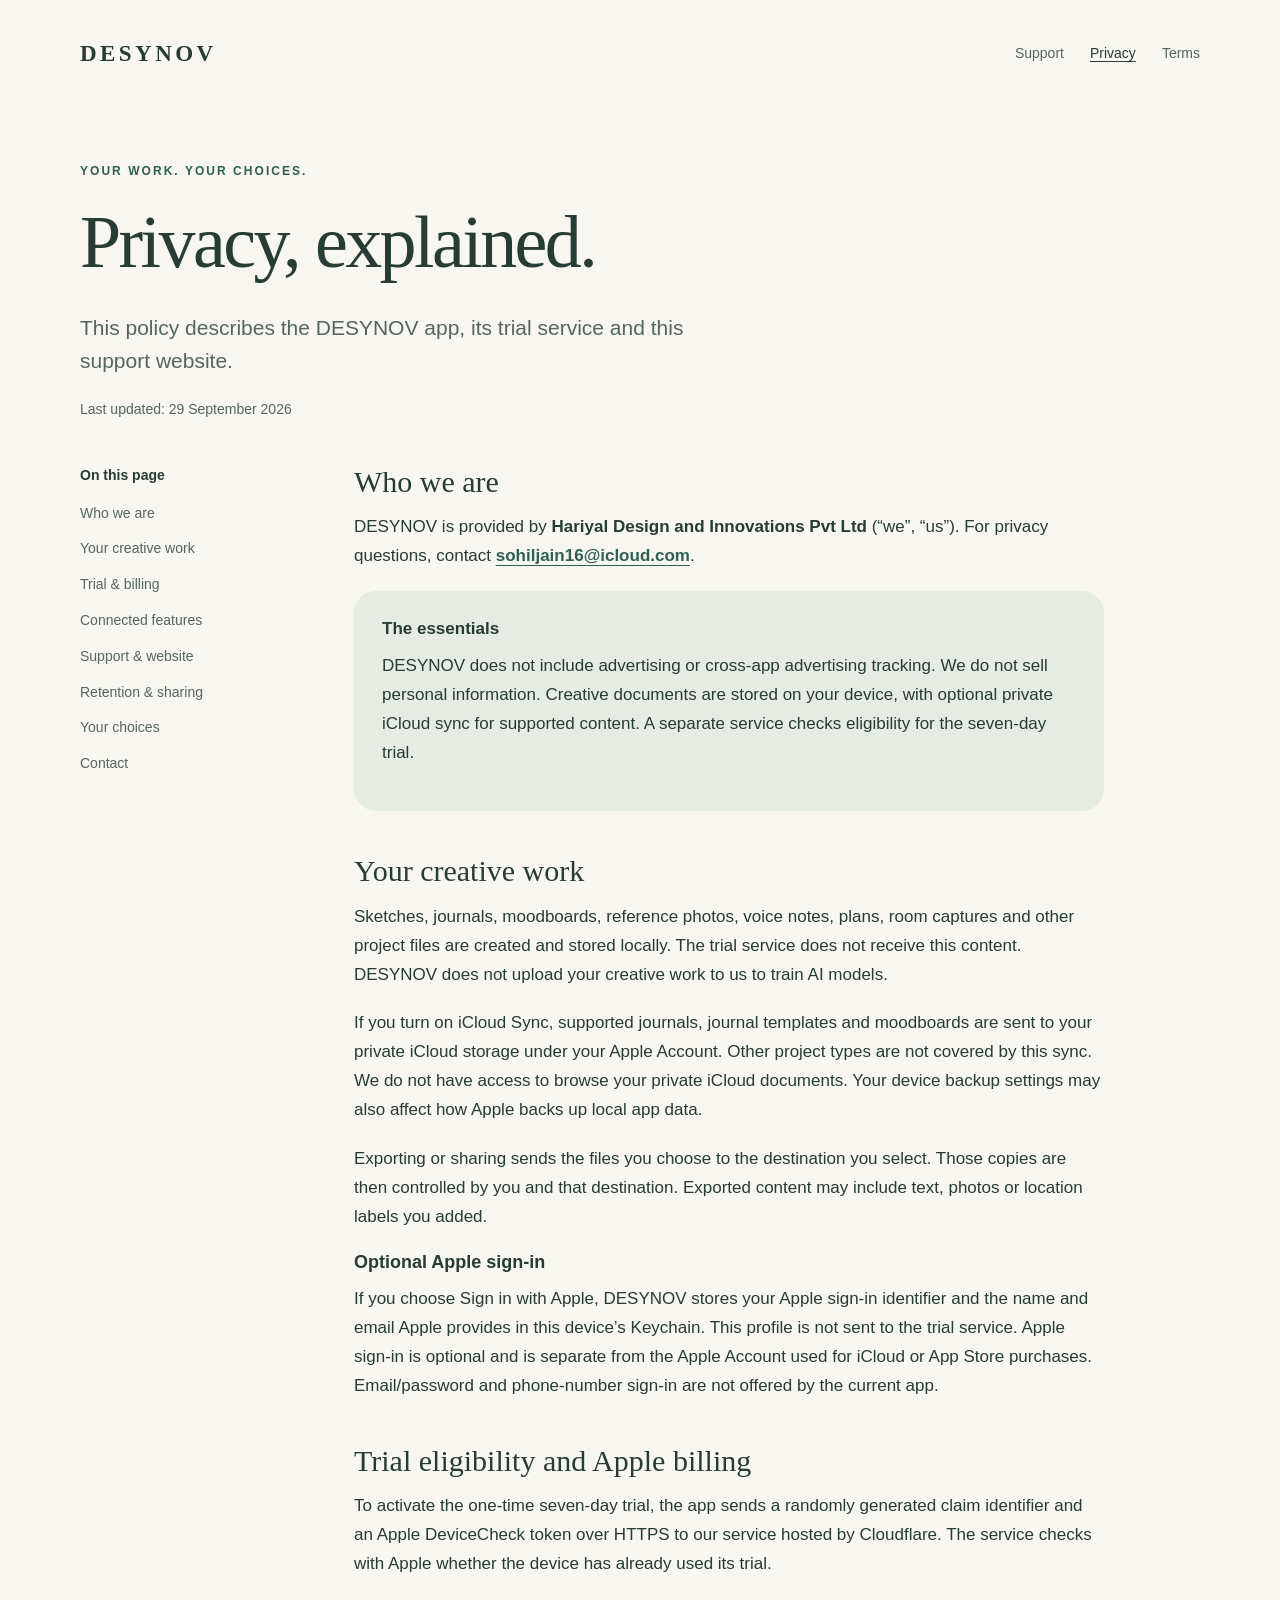
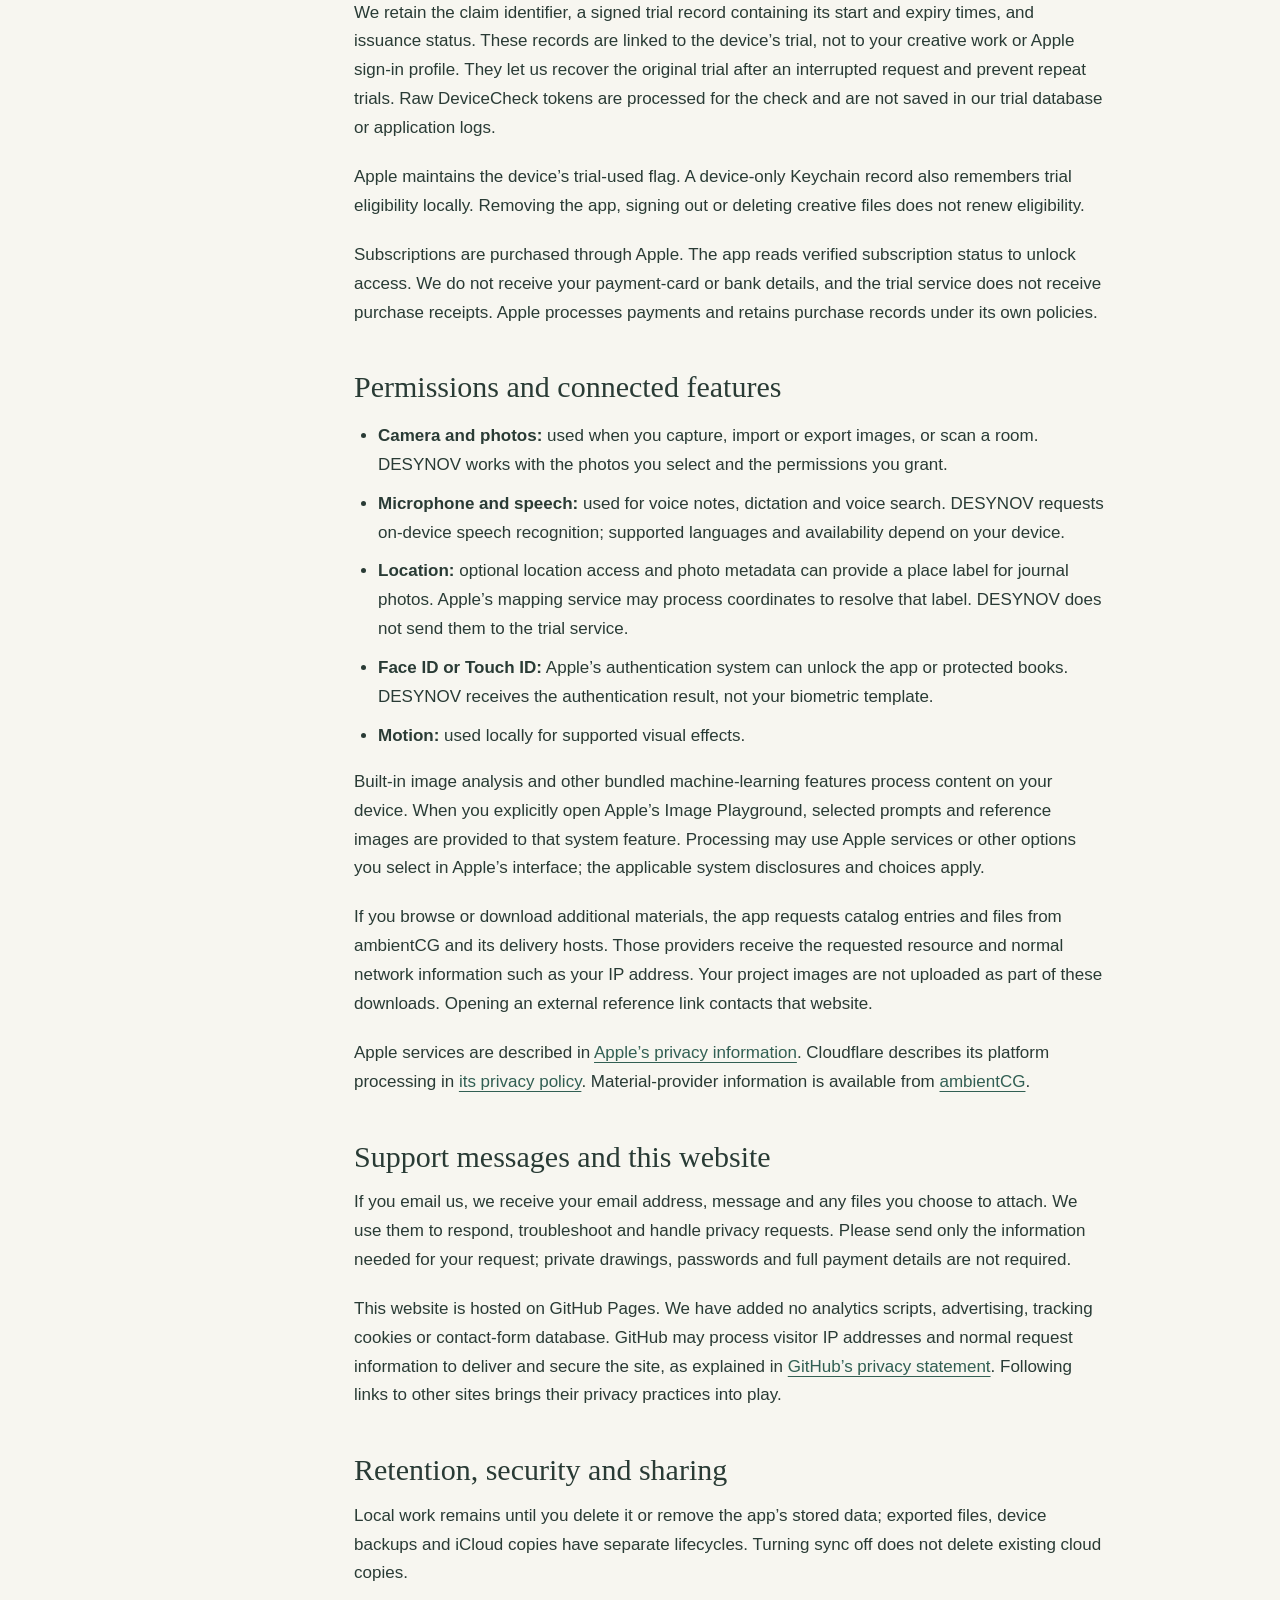
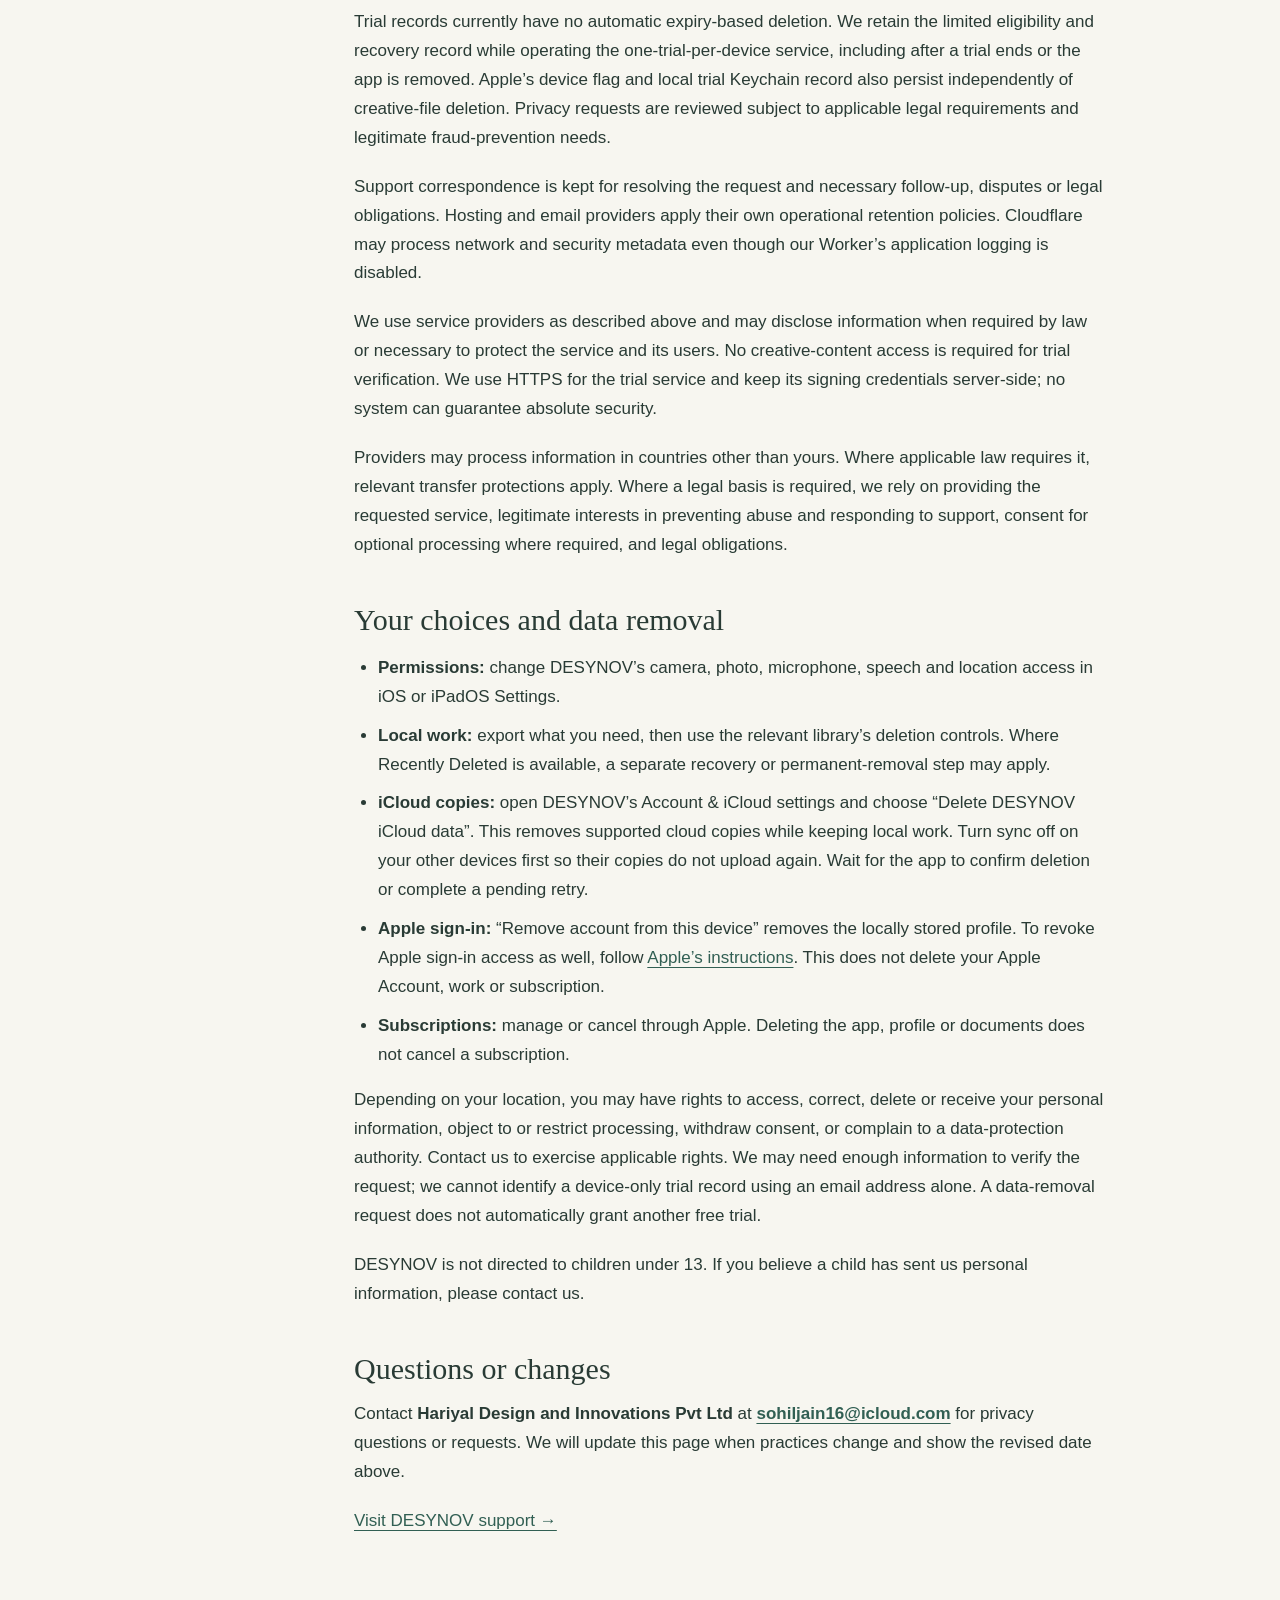
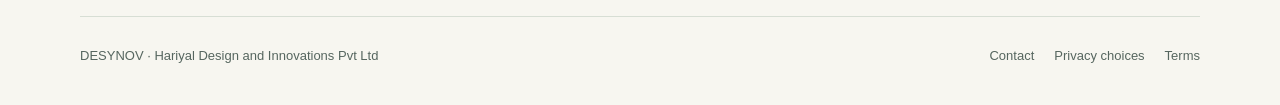
==== privacy.html @ f37a8d67 "Publish DESYNOV privacy, support and subscription pages" ====
<!doctype html>
<html lang="en"><head><meta charset="utf-8"><meta name="viewport" content="width=device-width,initial-scale=1"><meta name="description" content="How DESYNOV handles creative work, iCloud sync, trial eligibility, subscriptions and your privacy choices."><meta name="referrer" content="strict-origin-when-cross-origin"><title>Privacy Policy — DESYNOV</title><link rel="stylesheet" href="styles.css"></head>
<body><a class="skip" href="#main">Skip to content</a><div class="wrap"><header class="header"><a class="brand" href="index.html" aria-label="DESYNOV home">DESYNOV</a><nav aria-label="Main navigation"><a href="support.html">Support</a><a href="privacy.html" aria-current="page">Privacy</a><a href="terms.html">Terms</a></nav></header>
<main id="main"><div class="hero compact"><p class="eyebrow">Your work. Your choices.</p><h1>Privacy, explained.</h1><p class="lead">This policy describes the DESYNOV app, its trial service and this support website.</p><p class="date">Last updated: 29 September 2026</p></div>
<div class="document"><aside class="contents" aria-label="On this page"><p>On this page</p><a href="#operator">Who we are</a><a href="#work">Your creative work</a><a href="#trial">Trial &amp; billing</a><a href="#services">Connected features</a><a href="#support">Support &amp; website</a><a href="#retention">Retention &amp; sharing</a><a href="#choices">Your choices</a><a href="#contact">Contact</a></aside><article class="prose">
<section id="operator"><h2>Who we are</h2><p>DESYNOV is provided by <strong>Hariyal Design and Innovations Pvt Ltd</strong> (“we”, “us”). For privacy questions, contact <a class="email" href="mailto:sohiljain16@icloud.com">sohiljain16@icloud.com</a>.</p><div class="note"><strong>The essentials</strong><p>DESYNOV does not include advertising or cross-app advertising tracking. We do not sell personal information. Creative documents are stored on your device, with optional private iCloud sync for supported content. A separate service checks eligibility for the seven-day trial.</p></div></section>
<section id="work"><h2>Your creative work</h2><p>Sketches, journals, moodboards, reference photos, voice notes, plans, room captures and other project files are created and stored locally. The trial service does not receive this content. DESYNOV does not upload your creative work to us to train AI models.</p><p>If you turn on iCloud Sync, supported journals, journal templates and moodboards are sent to your private iCloud storage under your Apple Account. Other project types are not covered by this sync. We do not have access to browse your private iCloud documents. Your device backup settings may also affect how Apple backs up local app data.</p><p>Exporting or sharing sends the files you choose to the destination you select. Those copies are then controlled by you and that destination. Exported content may include text, photos or location labels you added.</p><h3>Optional Apple sign-in</h3><p>If you choose Sign in with Apple, DESYNOV stores your Apple sign-in identifier and the name and email Apple provides in this device’s Keychain. This profile is not sent to the trial service. Apple sign-in is optional and is separate from the Apple Account used for iCloud or App Store purchases. Email/password and phone-number sign-in are not offered by the current app.</p></section>
<section id="trial"><h2>Trial eligibility and Apple billing</h2><p>To activate the one-time seven-day trial, the app sends a randomly generated claim identifier and an Apple DeviceCheck token over HTTPS to our service hosted by Cloudflare. The service checks with Apple whether the device has already used its trial.</p><p>We retain the claim identifier, a signed trial record containing its start and expiry times, and issuance status. These records are linked to the device’s trial, not to your creative work or Apple sign-in profile. They let us recover the original trial after an interrupted request and prevent repeat trials. Raw DeviceCheck tokens are processed for the check and are not saved in our trial database or application logs.</p><p>Apple maintains the device’s trial-used flag. A device-only Keychain record also remembers trial eligibility locally. Removing the app, signing out or deleting creative files does not renew eligibility.</p><p>Subscriptions are purchased through Apple. The app reads verified subscription status to unlock access. We do not receive your payment-card or bank details, and the trial service does not receive purchase receipts. Apple processes payments and retains purchase records under its own policies.</p></section>
<section id="services"><h2>Permissions and connected features</h2><ul><li><strong>Camera and photos:</strong> used when you capture, import or export images, or scan a room. DESYNOV works with the photos you select and the permissions you grant.</li><li><strong>Microphone and speech:</strong> used for voice notes, dictation and voice search. DESYNOV requests on-device speech recognition; supported languages and availability depend on your device.</li><li><strong>Location:</strong> optional location access and photo metadata can provide a place label for journal photos. Apple’s mapping service may process coordinates to resolve that label. DESYNOV does not send them to the trial service.</li><li><strong>Face ID or Touch ID:</strong> Apple’s authentication system can unlock the app or protected books. DESYNOV receives the authentication result, not your biometric template.</li><li><strong>Motion:</strong> used locally for supported visual effects.</li></ul><p>Built-in image analysis and other bundled machine-learning features process content on your device. When you explicitly open Apple’s Image Playground, selected prompts and reference images are provided to that system feature. Processing may use Apple services or other options you select in Apple’s interface; the applicable system disclosures and choices apply.</p><p>If you browse or download additional materials, the app requests catalog entries and files from ambientCG and its delivery hosts. Those providers receive the requested resource and normal network information such as your IP address. Your project images are not uploaded as part of these downloads. Opening an external reference link contacts that website.</p><p>Apple services are described in <a href="https://www.apple.com/legal/privacy/">Apple’s privacy information</a>. Cloudflare describes its platform processing in <a href="https://www.cloudflare.com/privacypolicy/">its privacy policy</a>. Material-provider information is available from <a href="https://ambientcg.com/">ambientCG</a>.</p></section>
<section id="support"><h2>Support messages and this website</h2><p>If you email us, we receive your email address, message and any files you choose to attach. We use them to respond, troubleshoot and handle privacy requests. Please send only the information needed for your request; private drawings, passwords and full payment details are not required.</p><p>This website is hosted on GitHub Pages. We have added no analytics scripts, advertising, tracking cookies or contact-form database. GitHub may process visitor IP addresses and normal request information to deliver and secure the site, as explained in <a href="https://docs.github.com/en/site-policy/privacy-policies/github-general-privacy-statement">GitHub’s privacy statement</a>. Following links to other sites brings their privacy practices into play.</p></section>
<section id="retention"><h2>Retention, security and sharing</h2><p>Local work remains until you delete it or remove the app’s stored data; exported files, device backups and iCloud copies have separate lifecycles. Turning sync off does not delete existing cloud copies.</p><p>Trial records currently have no automatic expiry-based deletion. We retain the limited eligibility and recovery record while operating the one-trial-per-device service, including after a trial ends or the app is removed. Apple’s device flag and local trial Keychain record also persist independently of creative-file deletion. Privacy requests are reviewed subject to applicable legal requirements and legitimate fraud-prevention needs.</p><p>Support correspondence is kept for resolving the request and necessary follow-up, disputes or legal obligations. Hosting and email providers apply their own operational retention policies. Cloudflare may process network and security metadata even though our Worker’s application logging is disabled.</p><p>We use service providers as described above and may disclose information when required by law or necessary to protect the service and its users. No creative-content access is required for trial verification. We use HTTPS for the trial service and keep its signing credentials server-side; no system can guarantee absolute security.</p><p>Providers may process information in countries other than yours. Where applicable law requires it, relevant transfer protections apply. Where a legal basis is required, we rely on providing the requested service, legitimate interests in preventing abuse and responding to support, consent for optional processing where required, and legal obligations.</p></section>
<section id="choices"><h2>Your choices and data removal</h2><ul><li><strong>Permissions:</strong> change DESYNOV’s camera, photo, microphone, speech and location access in iOS or iPadOS Settings.</li><li><strong>Local work:</strong> export what you need, then use the relevant library’s deletion controls. Where Recently Deleted is available, a separate recovery or permanent-removal step may apply.</li><li><strong>iCloud copies:</strong> open DESYNOV’s Account &amp; iCloud settings and choose “Delete DESYNOV iCloud data”. This removes supported cloud copies while keeping local work. Turn sync off on your other devices first so their copies do not upload again. Wait for the app to confirm deletion or complete a pending retry.</li><li><strong>Apple sign-in:</strong> “Remove account from this device” removes the locally stored profile. To revoke Apple sign-in access as well, follow <a href="https://support.apple.com/en-us/102571">Apple’s instructions</a>. This does not delete your Apple Account, work or subscription.</li><li><strong>Subscriptions:</strong> manage or cancel through Apple. Deleting the app, profile or documents does not cancel a subscription.</li></ul><p>Depending on your location, you may have rights to access, correct, delete or receive your personal information, object to or restrict processing, withdraw consent, or complain to a data-protection authority. Contact us to exercise applicable rights. We may need enough information to verify the request; we cannot identify a device-only trial record using an email address alone. A data-removal request does not automatically grant another free trial.</p><p>DESYNOV is not directed to children under 13. If you believe a child has sent us personal information, please contact us.</p></section>
<section id="contact"><h2>Questions or changes</h2><p>Contact <strong>Hariyal Design and Innovations Pvt Ltd</strong> at <a class="email" href="mailto:sohiljain16@icloud.com">sohiljain16@icloud.com</a> for privacy questions or requests. We will update this page when practices change and show the revised date above.</p><p><a href="support.html">Visit DESYNOV support →</a></p></section>
</article></div></main><footer class="footer"><p>DESYNOV · Hariyal Design and Innovations Pvt Ltd</p><nav aria-label="Footer"><a href="support.html">Contact</a><a href="privacy.html#choices">Privacy choices</a><a href="terms.html">Terms</a></nav></footer></div></body></html>
---- styles.css ----
:root{color-scheme:light;--paper:#f7f6f0;--ink:#293b35;--muted:#56665f;--sage:#e6ece3;--accent:#315f53;--line:#d7ded4;--white:#fffef9}
*{box-sizing:border-box}html{scroll-padding-top:2rem}body{margin:0;background:var(--paper);color:var(--ink);font:17px/1.7 -apple-system,BlinkMacSystemFont,"Segoe UI",sans-serif;-webkit-font-smoothing:antialiased}a{color:var(--accent);text-underline-offset:.22em}a:hover{text-decoration-thickness:2px}a:focus-visible,summary:focus-visible{outline:3px solid var(--accent);outline-offset:5px;border-radius:3px}.skip{position:absolute;left:1rem;top:-6rem;background:var(--white);padding:.7rem 1rem;z-index:2}.skip:focus{top:1rem}.wrap{width:min(1120px,calc(100% - 64px));margin-inline:auto}.header{display:flex;justify-content:space-between;gap:24px;align-items:center;padding:34px 0}.brand{font-family:Georgia,serif;letter-spacing:.15em;font-size:23px;font-weight:bold;text-decoration:none;color:var(--ink)}nav{display:flex;gap:26px;flex-wrap:wrap}nav a{font-size:14px;text-decoration:none;color:var(--muted)}nav a[aria-current=page]{color:var(--ink);text-decoration:underline}h1,h2,h3{line-height:1.18;text-wrap:balance}h1,h2{font-family:Georgia,"Times New Roman",serif;font-weight:normal}h1{font-size:clamp(40px,6vw,74px);letter-spacing:-.035em;margin:18px 0 24px;max-width:850px}h2{font-size:30px;margin:42px 0 14px}h3{font-size:18px;margin:0 0 12px}.eyebrow{text-transform:uppercase;letter-spacing:.17em;font-size:12px;font-weight:650;color:var(--accent);margin:0}.lead{font-size:21px;line-height:1.6;max-width:650px;color:var(--muted);margin:0}.hero{padding:76px 0 60px}.hero.compact{padding:54px 0 42px}.date{font-size:14px;color:var(--muted);margin:20px 0 0}.grid{display:grid;grid-template-columns:repeat(3,1fr);gap:22px;margin:18px 0 60px}.card{background:var(--white);padding:30px;border-radius:22px;box-shadow:0 10px 36px #293b3505;display:flex;flex-direction:column;align-items:flex-start}.card h2{font-size:29px;margin:15px 0}.card p{color:var(--muted);font-size:16px;margin:0 0 26px}.card>a{margin-top:auto;font-weight:600}.number{font-size:13px;letter-spacing:.12em;color:var(--muted)}.note{background:var(--sage);border-radius:22px;padding:30px 34px;max-width:850px;margin:0 0 40px}.note p{margin:0}.note strong{display:block;margin-bottom:8px}.document{display:grid;grid-template-columns:210px minmax(0,750px);gap:64px;padding-bottom:60px}.contents{font-size:14px;align-self:start;position:sticky;top:24px}.contents p{font-weight:650;margin:0 0 14px}.contents a{display:block;margin-bottom:12px;color:var(--muted);text-decoration:none}.contents a:hover{text-decoration:underline}.prose{min-width:0}.prose>section:first-child h2{margin-top:0}.prose p{margin:0 0 20px}.prose li{margin-bottom:10px}.prose ul,.prose ol{padding-left:24px}.prose a{overflow-wrap:anywhere}.prose .note{padding:24px 28px}.email{font-weight:600;overflow-wrap:anywhere}.pill{display:inline-block;text-decoration:none;background:var(--accent);color:white;padding:11px 20px;border-radius:30px;font-size:15px;font-weight:600}.faq{max-width:820px;padding-bottom:50px}.faq details{border-top:1px solid var(--line);padding:22px 0}.faq summary{font-size:19px;font-weight:600;cursor:pointer;padding-right:8px}.faq details p{color:var(--muted);margin:15px 0 0}.footer{border-top:1px solid var(--line);padding:28px 0 38px;display:flex;gap:24px;justify-content:space-between;align-items:flex-start;font-size:13px;color:var(--muted)}.footer p{margin:0}.footer nav{gap:20px}.footer nav a{font-size:13px}.contact{margin:0 0 44px;padding:32px;background:var(--sage);border-radius:24px;max-width:820px}.contact h2{margin:0 0 14px}.contact p{margin:0 0 14px}.small{font-size:14px;color:var(--muted)}.draft{background:#fff0d8;padding:12px 24px;font-size:14px;text-align:center}
@media(max-width:760px){.wrap{width:calc(100% - 36px)}.header{align-items:flex-start;padding:24px 0;gap:20px;flex-direction:column}.header nav{gap:24px}.hero,.hero.compact{padding:36px 0}.lead{font-size:19px}.grid{grid-template-columns:1fr;gap:16px;margin-bottom:38px}.card{padding:26px}.document{display:block;padding-bottom:30px}.contents{position:static;display:flex;flex-wrap:wrap;column-gap:18px;row-gap:8px;margin-bottom:36px}.contents p{width:100%;margin-bottom:4px}.contents a{margin:0}.note,.contact{padding:24px}.footer{flex-direction:column;gap:16px}h2{font-size:27px}}
@media(prefers-reduced-motion:reduce){html{scroll-behavior:auto}}@media print{.header,.contents,.footer,.skip,.draft{display:none}.wrap{width:100%}.document{display:block}.hero,.hero.compact{padding:0 0 24px}body{font-size:11pt;background:white;color:black}h1{font-size:32pt}h2{break-after:avoid}.note{background:none;padding:0}a{color:inherit}}
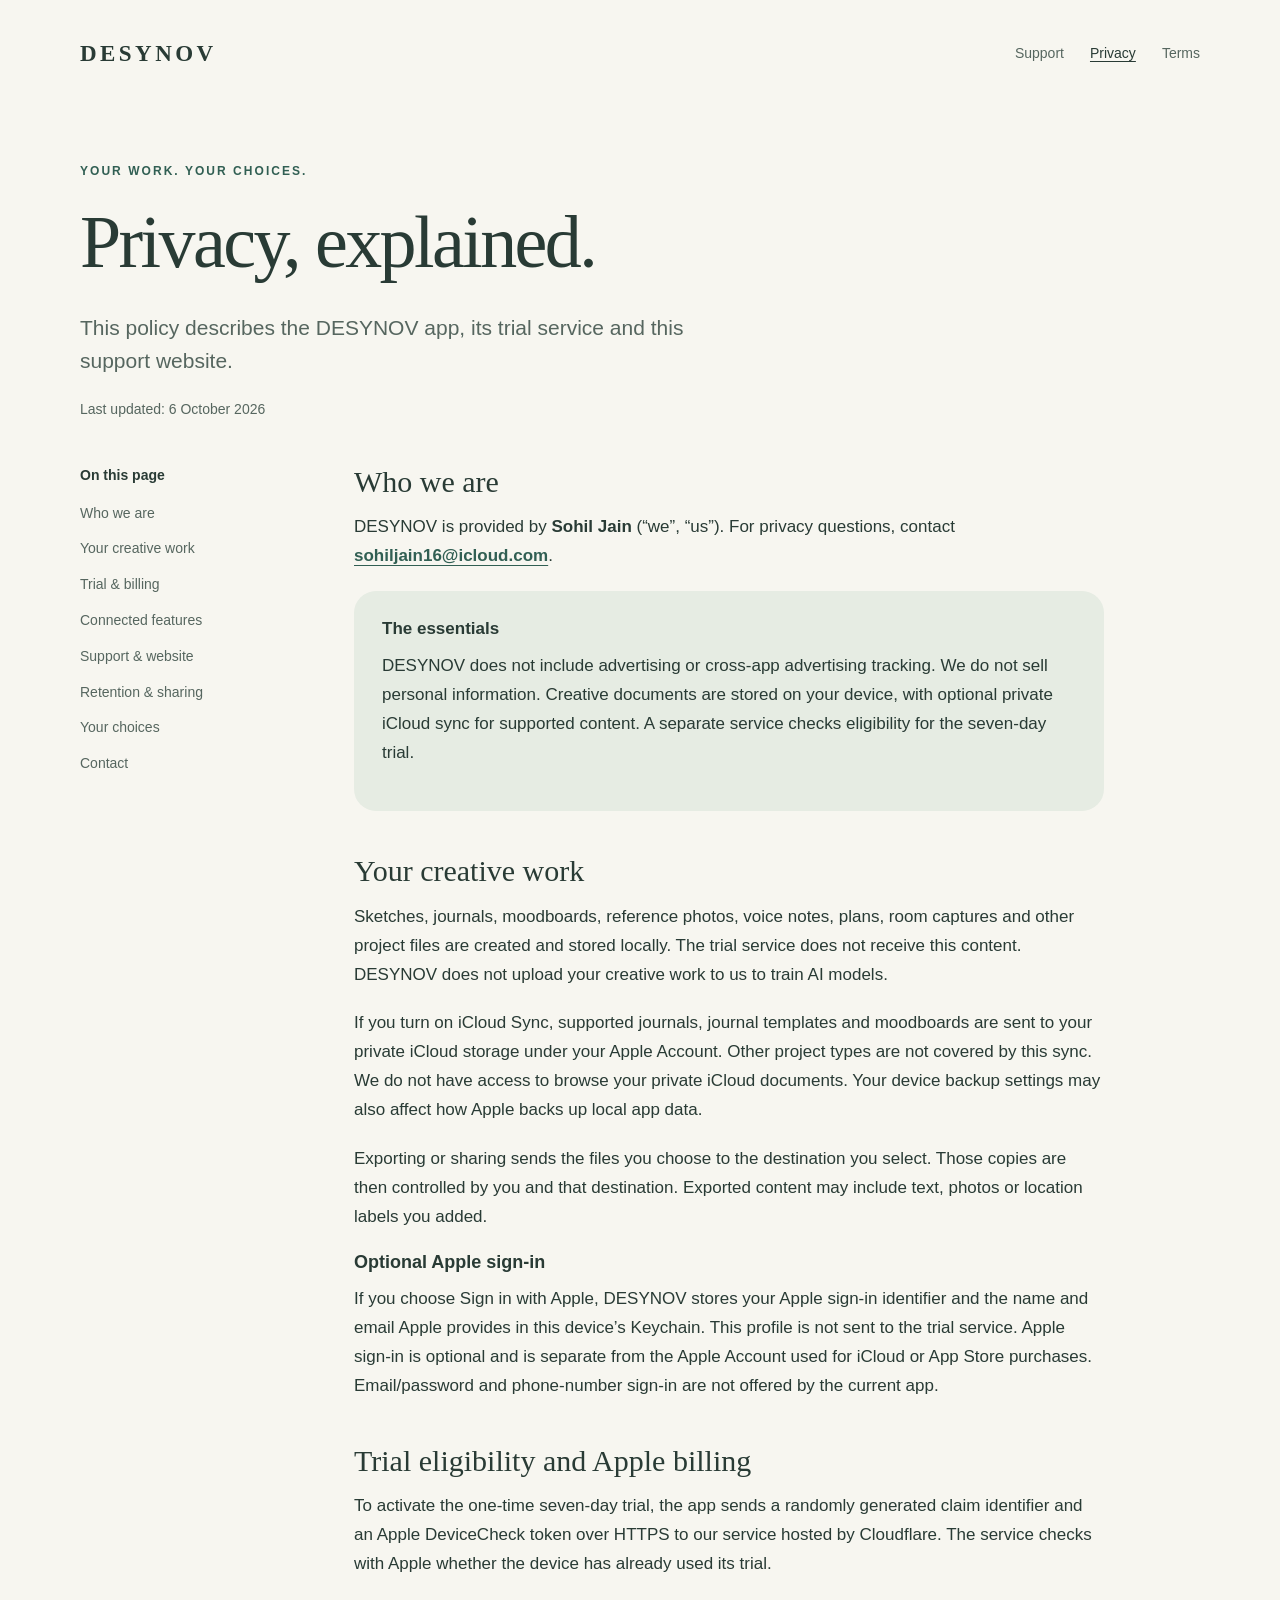
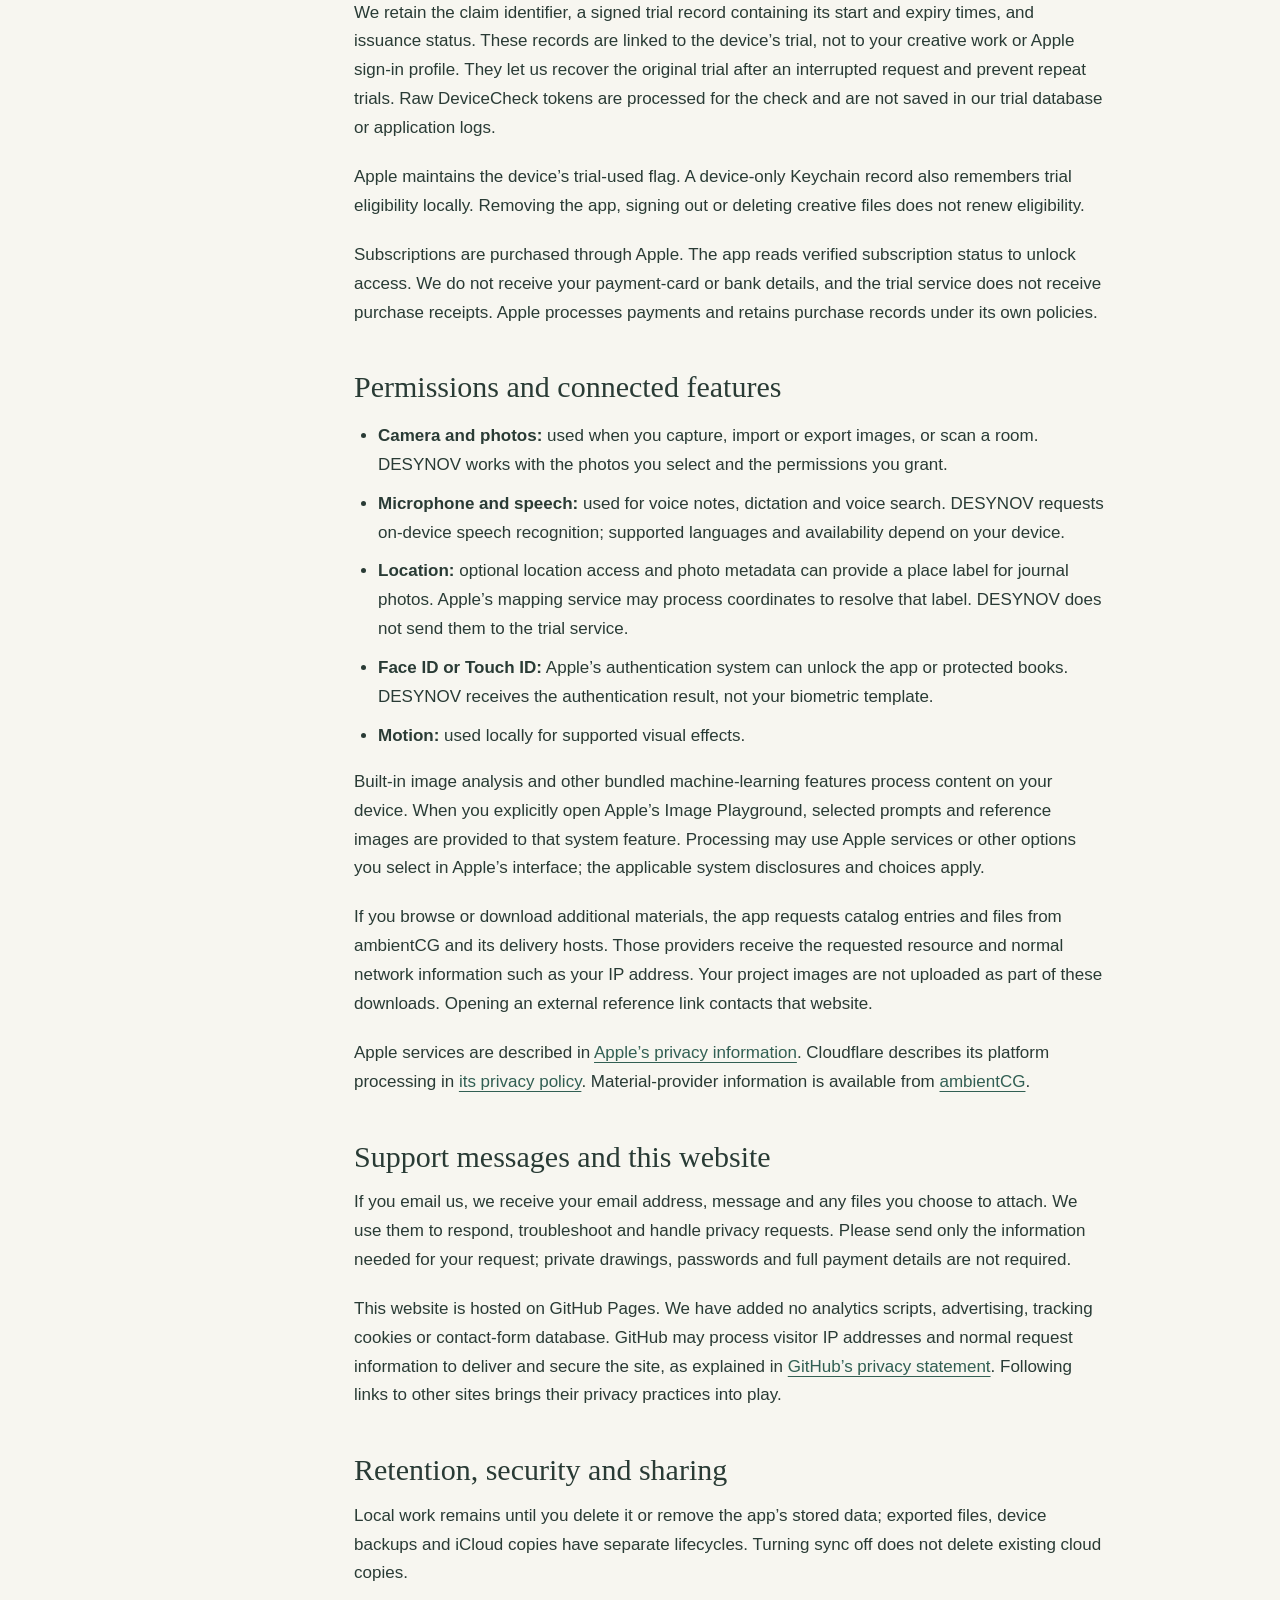
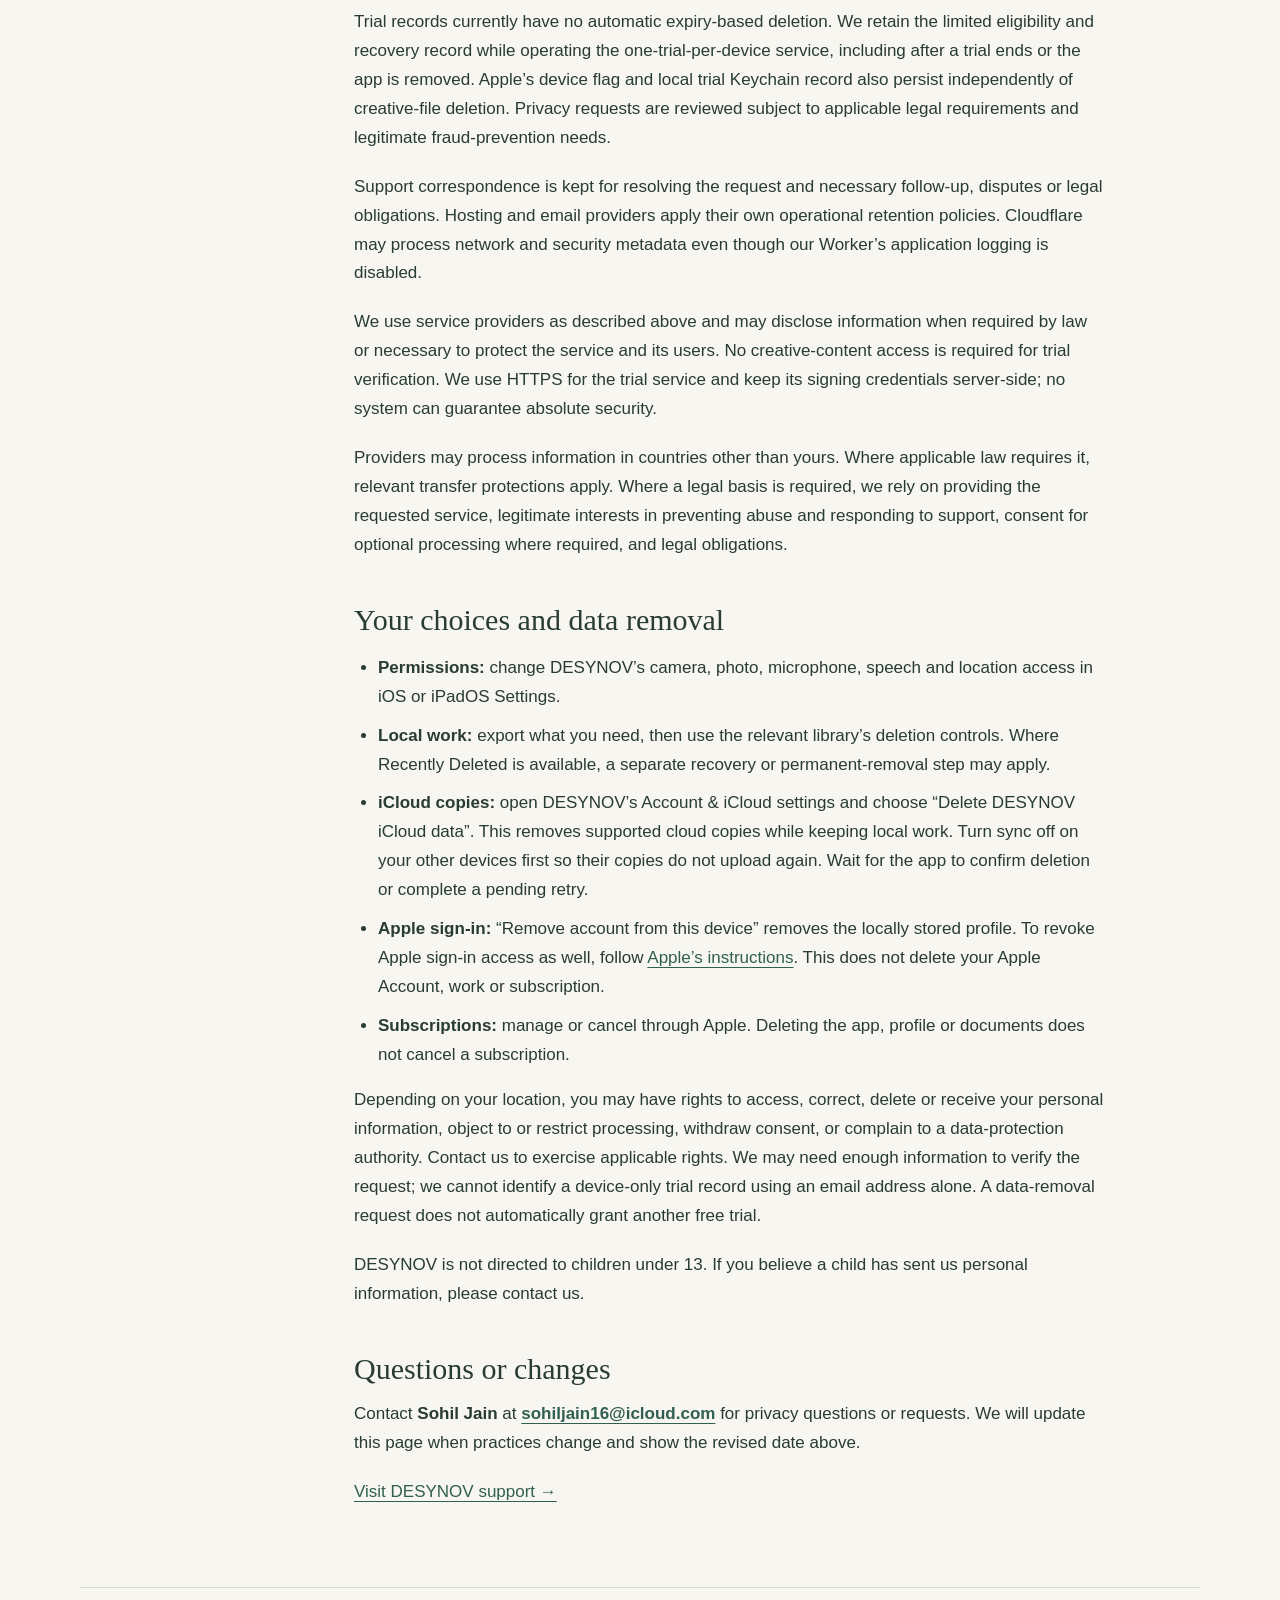
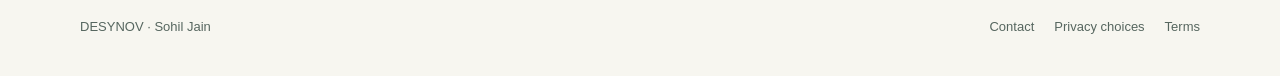
==== commit f7000393: "Identify Sohil Jain as DESYNOV privacy operator" ====
--- a/privacy.html
+++ b/privacy.html
@@ -1,14 +1,14 @@
 <!doctype html>
 <html lang="en"><head><meta charset="utf-8"><meta name="viewport" content="width=device-width,initial-scale=1"><meta name="description" content="How DESYNOV handles creative work, iCloud sync, trial eligibility, subscriptions and your privacy choices."><meta name="referrer" content="strict-origin-when-cross-origin"><title>Privacy Policy — DESYNOV</title><link rel="stylesheet" href="styles.css"></head>
 <body><a class="skip" href="#main">Skip to content</a><div class="wrap"><header class="header"><a class="brand" href="index.html" aria-label="DESYNOV home">DESYNOV</a><nav aria-label="Main navigation"><a href="support.html">Support</a><a href="privacy.html" aria-current="page">Privacy</a><a href="terms.html">Terms</a></nav></header>
-<main id="main"><div class="hero compact"><p class="eyebrow">Your work. Your choices.</p><h1>Privacy, explained.</h1><p class="lead">This policy describes the DESYNOV app, its trial service and this support website.</p><p class="date">Last updated: 29 September 2026</p></div>
+<main id="main"><div class="hero compact"><p class="eyebrow">Your work. Your choices.</p><h1>Privacy, explained.</h1><p class="lead">This policy describes the DESYNOV app, its trial service and this support website.</p><p class="date">Last updated: 6 October 2026</p></div>
 <div class="document"><aside class="contents" aria-label="On this page"><p>On this page</p><a href="#operator">Who we are</a><a href="#work">Your creative work</a><a href="#trial">Trial &amp; billing</a><a href="#services">Connected features</a><a href="#support">Support &amp; website</a><a href="#retention">Retention &amp; sharing</a><a href="#choices">Your choices</a><a href="#contact">Contact</a></aside><article class="prose">
-<section id="operator"><h2>Who we are</h2><p>DESYNOV is provided by <strong>Hariyal Design and Innovations Pvt Ltd</strong> (“we”, “us”). For privacy questions, contact <a class="email" href="mailto:sohiljain16@icloud.com">sohiljain16@icloud.com</a>.</p><div class="note"><strong>The essentials</strong><p>DESYNOV does not include advertising or cross-app advertising tracking. We do not sell personal information. Creative documents are stored on your device, with optional private iCloud sync for supported content. A separate service checks eligibility for the seven-day trial.</p></div></section>
+<section id="operator"><h2>Who we are</h2><p>DESYNOV is provided by <strong>Sohil Jain</strong> (“we”, “us”). For privacy questions, contact <a class="email" href="mailto:sohiljain16@icloud.com">sohiljain16@icloud.com</a>.</p><div class="note"><strong>The essentials</strong><p>DESYNOV does not include advertising or cross-app advertising tracking. We do not sell personal information. Creative documents are stored on your device, with optional private iCloud sync for supported content. A separate service checks eligibility for the seven-day trial.</p></div></section>
 <section id="work"><h2>Your creative work</h2><p>Sketches, journals, moodboards, reference photos, voice notes, plans, room captures and other project files are created and stored locally. The trial service does not receive this content. DESYNOV does not upload your creative work to us to train AI models.</p><p>If you turn on iCloud Sync, supported journals, journal templates and moodboards are sent to your private iCloud storage under your Apple Account. Other project types are not covered by this sync. We do not have access to browse your private iCloud documents. Your device backup settings may also affect how Apple backs up local app data.</p><p>Exporting or sharing sends the files you choose to the destination you select. Those copies are then controlled by you and that destination. Exported content may include text, photos or location labels you added.</p><h3>Optional Apple sign-in</h3><p>If you choose Sign in with Apple, DESYNOV stores your Apple sign-in identifier and the name and email Apple provides in this device’s Keychain. This profile is not sent to the trial service. Apple sign-in is optional and is separate from the Apple Account used for iCloud or App Store purchases. Email/password and phone-number sign-in are not offered by the current app.</p></section>
 <section id="trial"><h2>Trial eligibility and Apple billing</h2><p>To activate the one-time seven-day trial, the app sends a randomly generated claim identifier and an Apple DeviceCheck token over HTTPS to our service hosted by Cloudflare. The service checks with Apple whether the device has already used its trial.</p><p>We retain the claim identifier, a signed trial record containing its start and expiry times, and issuance status. These records are linked to the device’s trial, not to your creative work or Apple sign-in profile. They let us recover the original trial after an interrupted request and prevent repeat trials. Raw DeviceCheck tokens are processed for the check and are not saved in our trial database or application logs.</p><p>Apple maintains the device’s trial-used flag. A device-only Keychain record also remembers trial eligibility locally. Removing the app, signing out or deleting creative files does not renew eligibility.</p><p>Subscriptions are purchased through Apple. The app reads verified subscription status to unlock access. We do not receive your payment-card or bank details, and the trial service does not receive purchase receipts. Apple processes payments and retains purchase records under its own policies.</p></section>
 <section id="services"><h2>Permissions and connected features</h2><ul><li><strong>Camera and photos:</strong> used when you capture, import or export images, or scan a room. DESYNOV works with the photos you select and the permissions you grant.</li><li><strong>Microphone and speech:</strong> used for voice notes, dictation and voice search. DESYNOV requests on-device speech recognition; supported languages and availability depend on your device.</li><li><strong>Location:</strong> optional location access and photo metadata can provide a place label for journal photos. Apple’s mapping service may process coordinates to resolve that label. DESYNOV does not send them to the trial service.</li><li><strong>Face ID or Touch ID:</strong> Apple’s authentication system can unlock the app or protected books. DESYNOV receives the authentication result, not your biometric template.</li><li><strong>Motion:</strong> used locally for supported visual effects.</li></ul><p>Built-in image analysis and other bundled machine-learning features process content on your device. When you explicitly open Apple’s Image Playground, selected prompts and reference images are provided to that system feature. Processing may use Apple services or other options you select in Apple’s interface; the applicable system disclosures and choices apply.</p><p>If you browse or download additional materials, the app requests catalog entries and files from ambientCG and its delivery hosts. Those providers receive the requested resource and normal network information such as your IP address. Your project images are not uploaded as part of these downloads. Opening an external reference link contacts that website.</p><p>Apple services are described in <a href="https://www.apple.com/legal/privacy/">Apple’s privacy information</a>. Cloudflare describes its platform processing in <a href="https://www.cloudflare.com/privacypolicy/">its privacy policy</a>. Material-provider information is available from <a href="https://ambientcg.com/">ambientCG</a>.</p></section>
 <section id="support"><h2>Support messages and this website</h2><p>If you email us, we receive your email address, message and any files you choose to attach. We use them to respond, troubleshoot and handle privacy requests. Please send only the information needed for your request; private drawings, passwords and full payment details are not required.</p><p>This website is hosted on GitHub Pages. We have added no analytics scripts, advertising, tracking cookies or contact-form database. GitHub may process visitor IP addresses and normal request information to deliver and secure the site, as explained in <a href="https://docs.github.com/en/site-policy/privacy-policies/github-general-privacy-statement">GitHub’s privacy statement</a>. Following links to other sites brings their privacy practices into play.</p></section>
 <section id="retention"><h2>Retention, security and sharing</h2><p>Local work remains until you delete it or remove the app’s stored data; exported files, device backups and iCloud copies have separate lifecycles. Turning sync off does not delete existing cloud copies.</p><p>Trial records currently have no automatic expiry-based deletion. We retain the limited eligibility and recovery record while operating the one-trial-per-device service, including after a trial ends or the app is removed. Apple’s device flag and local trial Keychain record also persist independently of creative-file deletion. Privacy requests are reviewed subject to applicable legal requirements and legitimate fraud-prevention needs.</p><p>Support correspondence is kept for resolving the request and necessary follow-up, disputes or legal obligations. Hosting and email providers apply their own operational retention policies. Cloudflare may process network and security metadata even though our Worker’s application logging is disabled.</p><p>We use service providers as described above and may disclose information when required by law or necessary to protect the service and its users. No creative-content access is required for trial verification. We use HTTPS for the trial service and keep its signing credentials server-side; no system can guarantee absolute security.</p><p>Providers may process information in countries other than yours. Where applicable law requires it, relevant transfer protections apply. Where a legal basis is required, we rely on providing the requested service, legitimate interests in preventing abuse and responding to support, consent for optional processing where required, and legal obligations.</p></section>
 <section id="choices"><h2>Your choices and data removal</h2><ul><li><strong>Permissions:</strong> change DESYNOV’s camera, photo, microphone, speech and location access in iOS or iPadOS Settings.</li><li><strong>Local work:</strong> export what you need, then use the relevant library’s deletion controls. Where Recently Deleted is available, a separate recovery or permanent-removal step may apply.</li><li><strong>iCloud copies:</strong> open DESYNOV’s Account &amp; iCloud settings and choose “Delete DESYNOV iCloud data”. This removes supported cloud copies while keeping local work. Turn sync off on your other devices first so their copies do not upload again. Wait for the app to confirm deletion or complete a pending retry.</li><li><strong>Apple sign-in:</strong> “Remove account from this device” removes the locally stored profile. To revoke Apple sign-in access as well, follow <a href="https://support.apple.com/en-us/102571">Apple’s instructions</a>. This does not delete your Apple Account, work or subscription.</li><li><strong>Subscriptions:</strong> manage or cancel through Apple. Deleting the app, profile or documents does not cancel a subscription.</li></ul><p>Depending on your location, you may have rights to access, correct, delete or receive your personal information, object to or restrict processing, withdraw consent, or complain to a data-protection authority. Contact us to exercise applicable rights. We may need enough information to verify the request; we cannot identify a device-only trial record using an email address alone. A data-removal request does not automatically grant another free trial.</p><p>DESYNOV is not directed to children under 13. If you believe a child has sent us personal information, please contact us.</p></section>
-<section id="contact"><h2>Questions or changes</h2><p>Contact <strong>Hariyal Design and Innovations Pvt Ltd</strong> at <a class="email" href="mailto:sohiljain16@icloud.com">sohiljain16@icloud.com</a> for privacy questions or requests. We will update this page when practices change and show the revised date above.</p><p><a href="support.html">Visit DESYNOV support →</a></p></section>
-</article></div></main><footer class="footer"><p>DESYNOV · Hariyal Design and Innovations Pvt Ltd</p><nav aria-label="Footer"><a href="support.html">Contact</a><a href="privacy.html#choices">Privacy choices</a><a href="terms.html">Terms</a></nav></footer></div></body></html>
+<section id="contact"><h2>Questions or changes</h2><p>Contact <strong>Sohil Jain</strong> at <a class="email" href="mailto:sohiljain16@icloud.com">sohiljain16@icloud.com</a> for privacy questions or requests. We will update this page when practices change and show the revised date above.</p><p><a href="support.html">Visit DESYNOV support →</a></p></section>
+</article></div></main><footer class="footer"><p>DESYNOV · Sohil Jain</p><nav aria-label="Footer"><a href="support.html">Contact</a><a href="privacy.html#choices">Privacy choices</a><a href="terms.html">Terms</a></nav></footer></div></body></html>
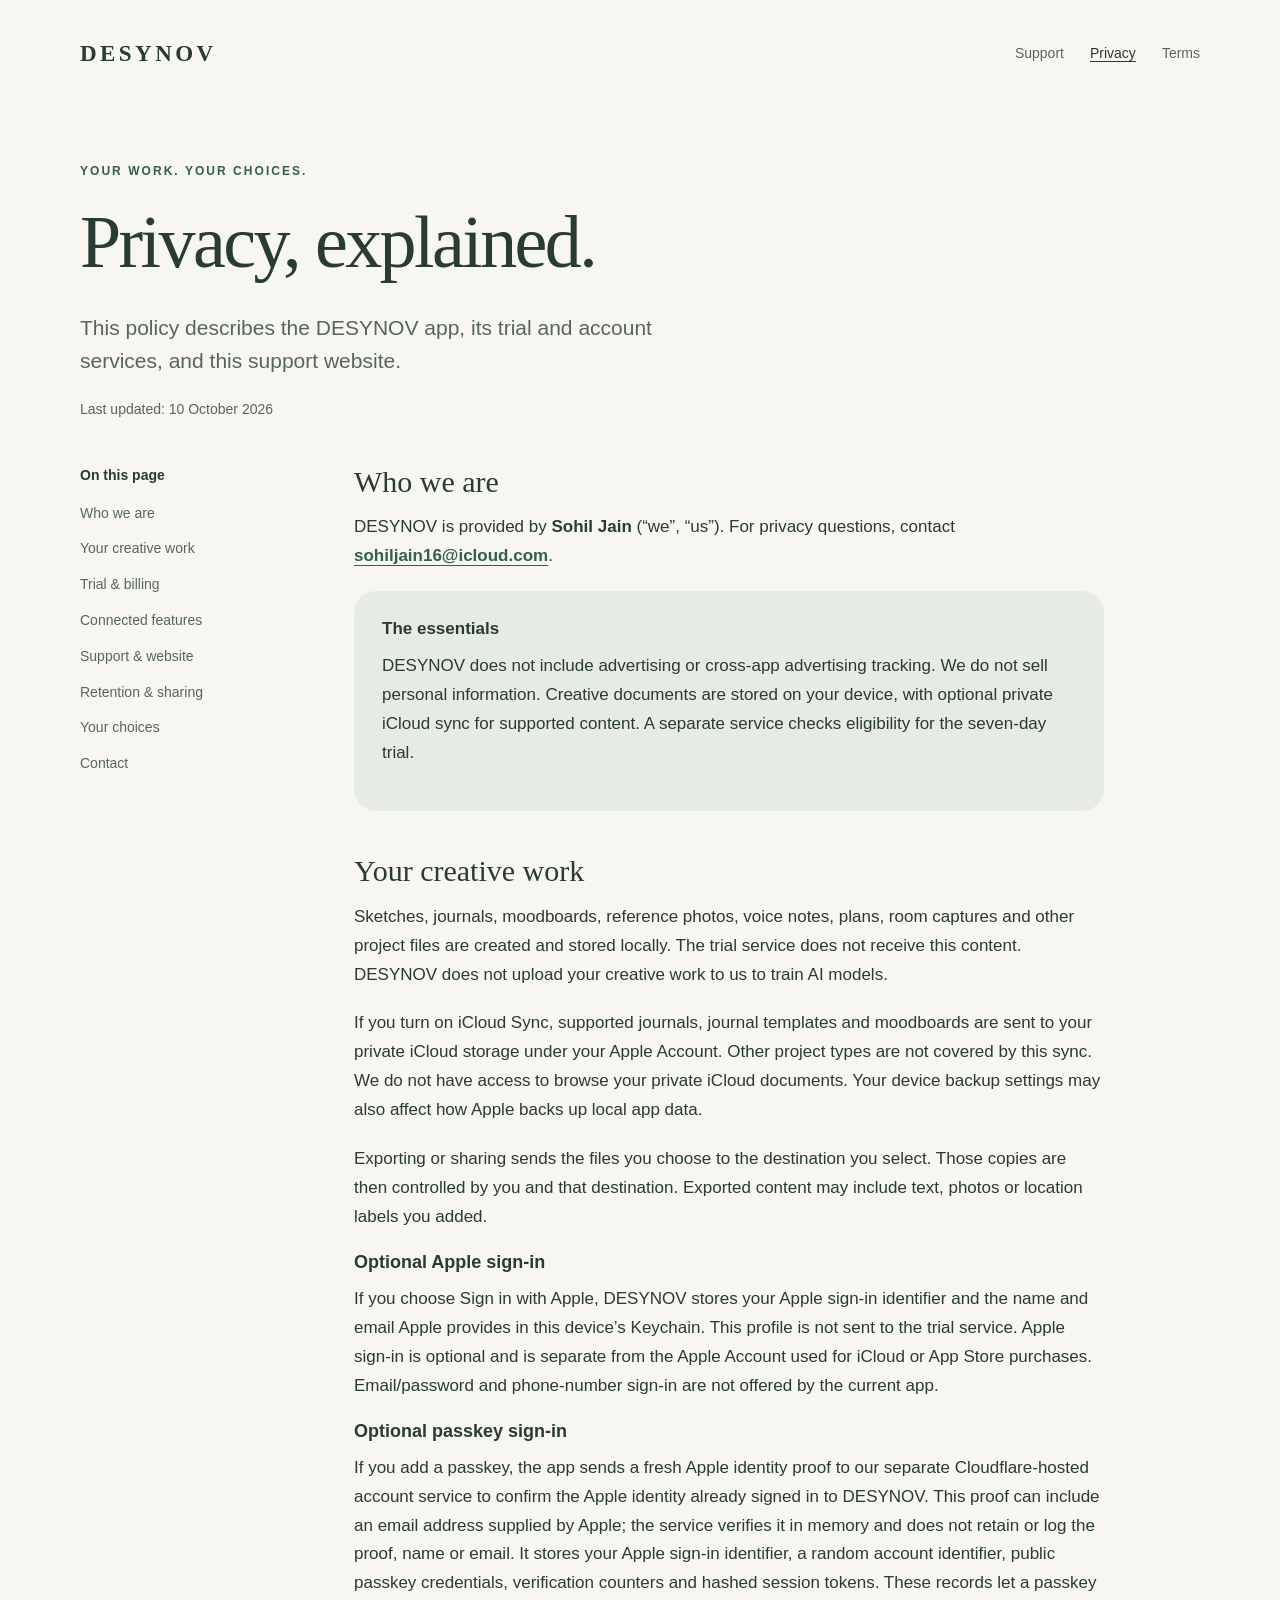
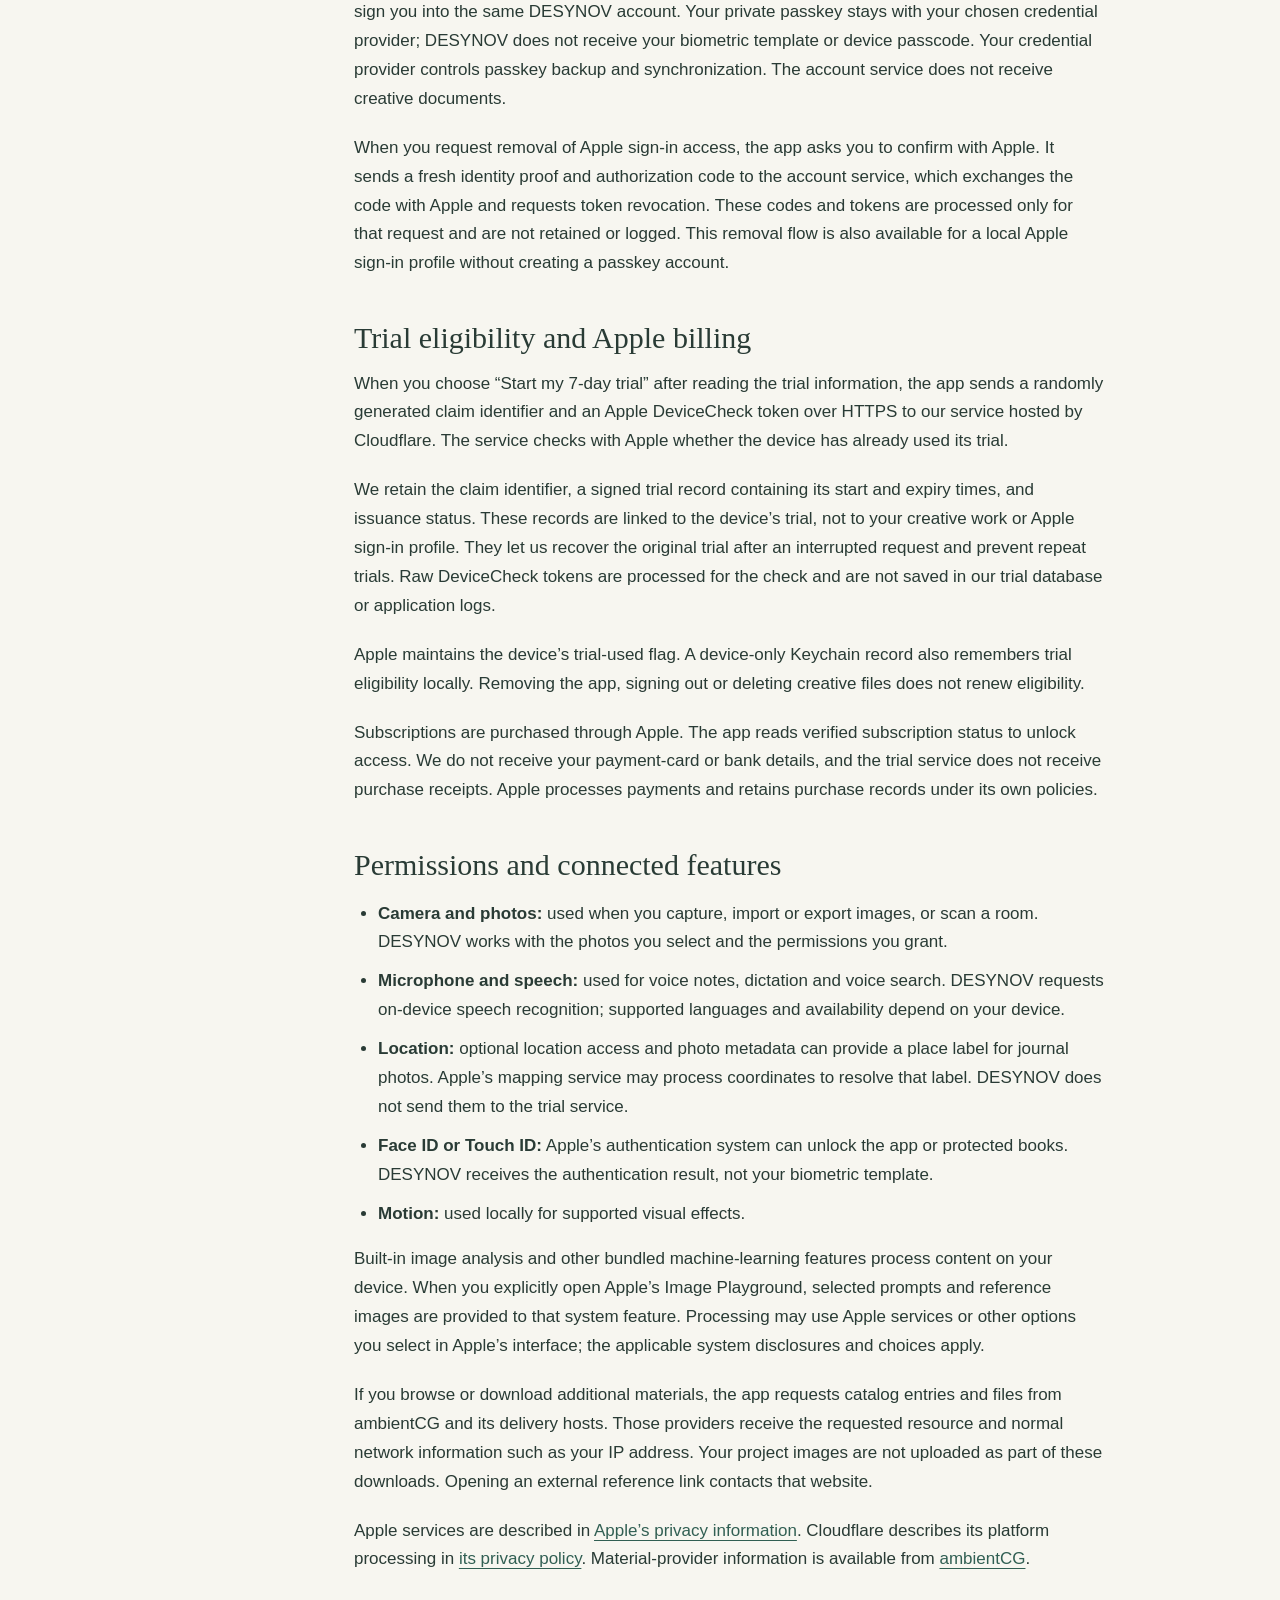
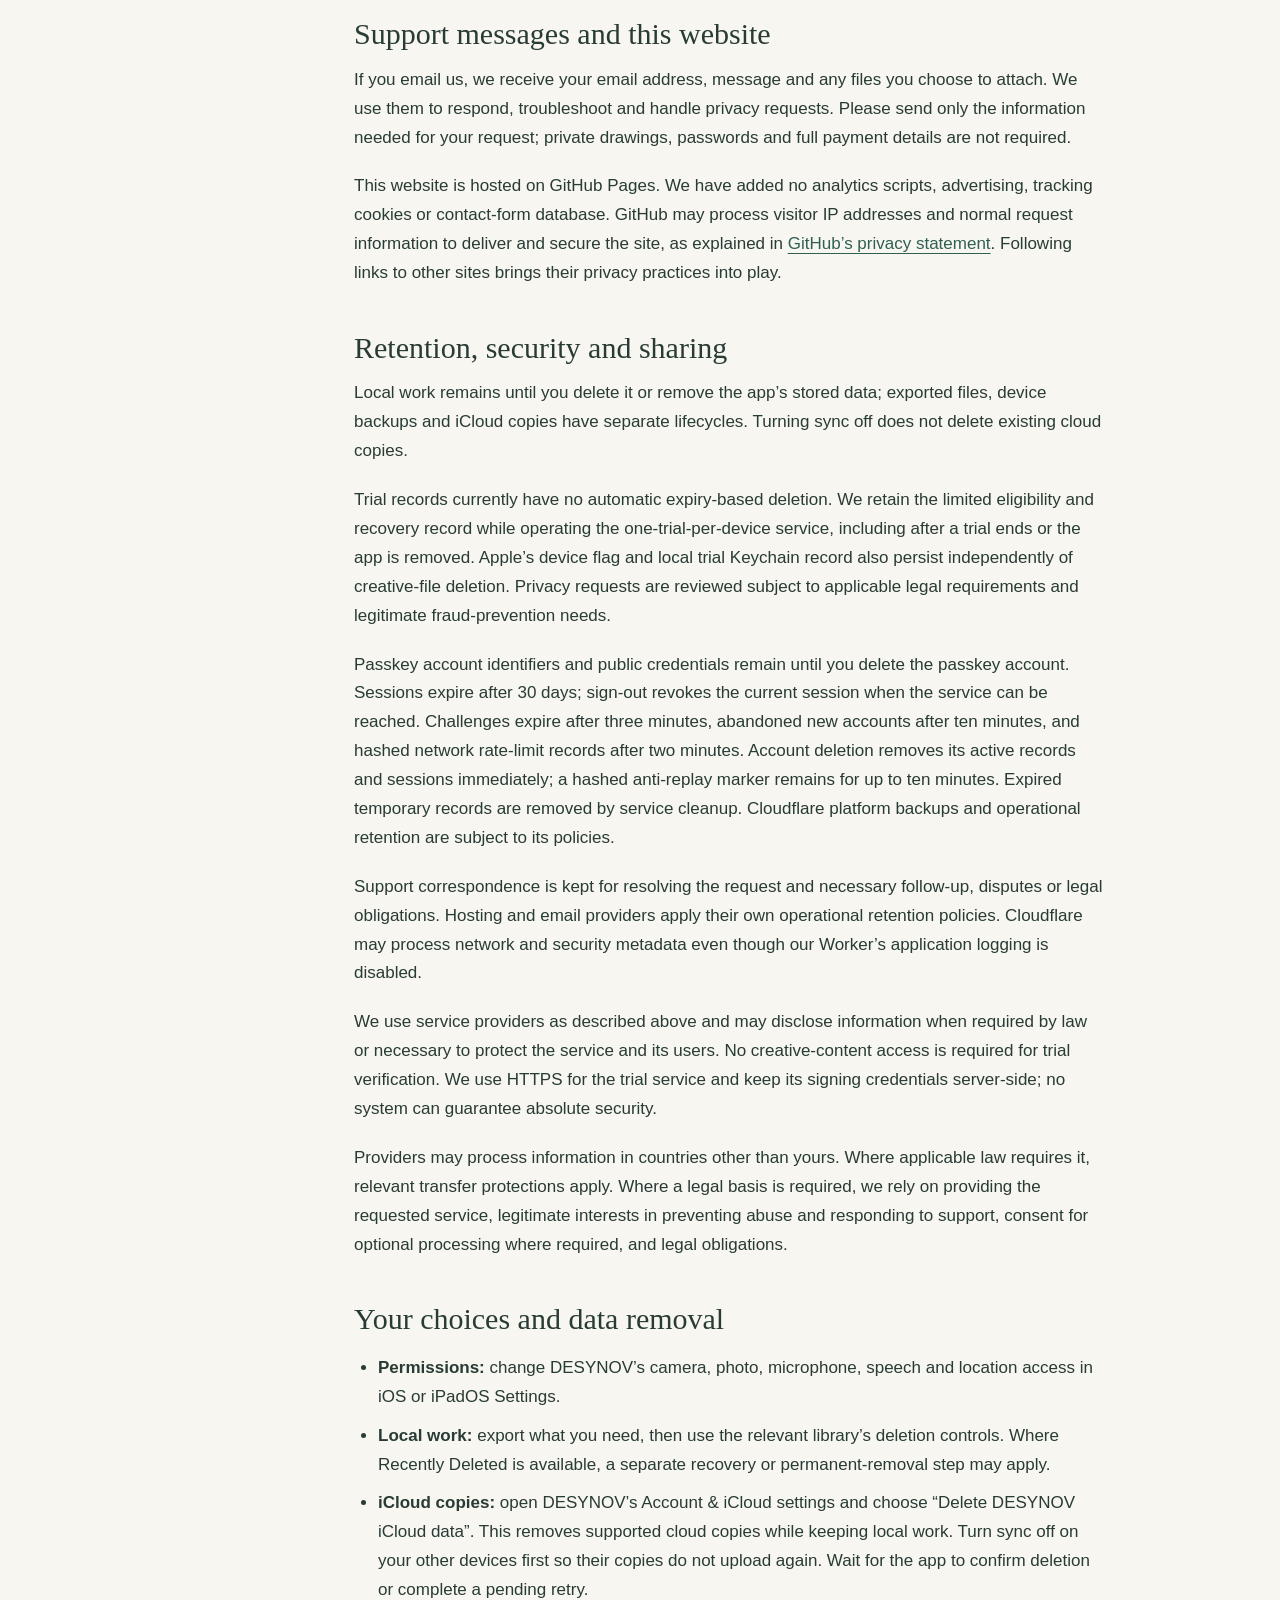
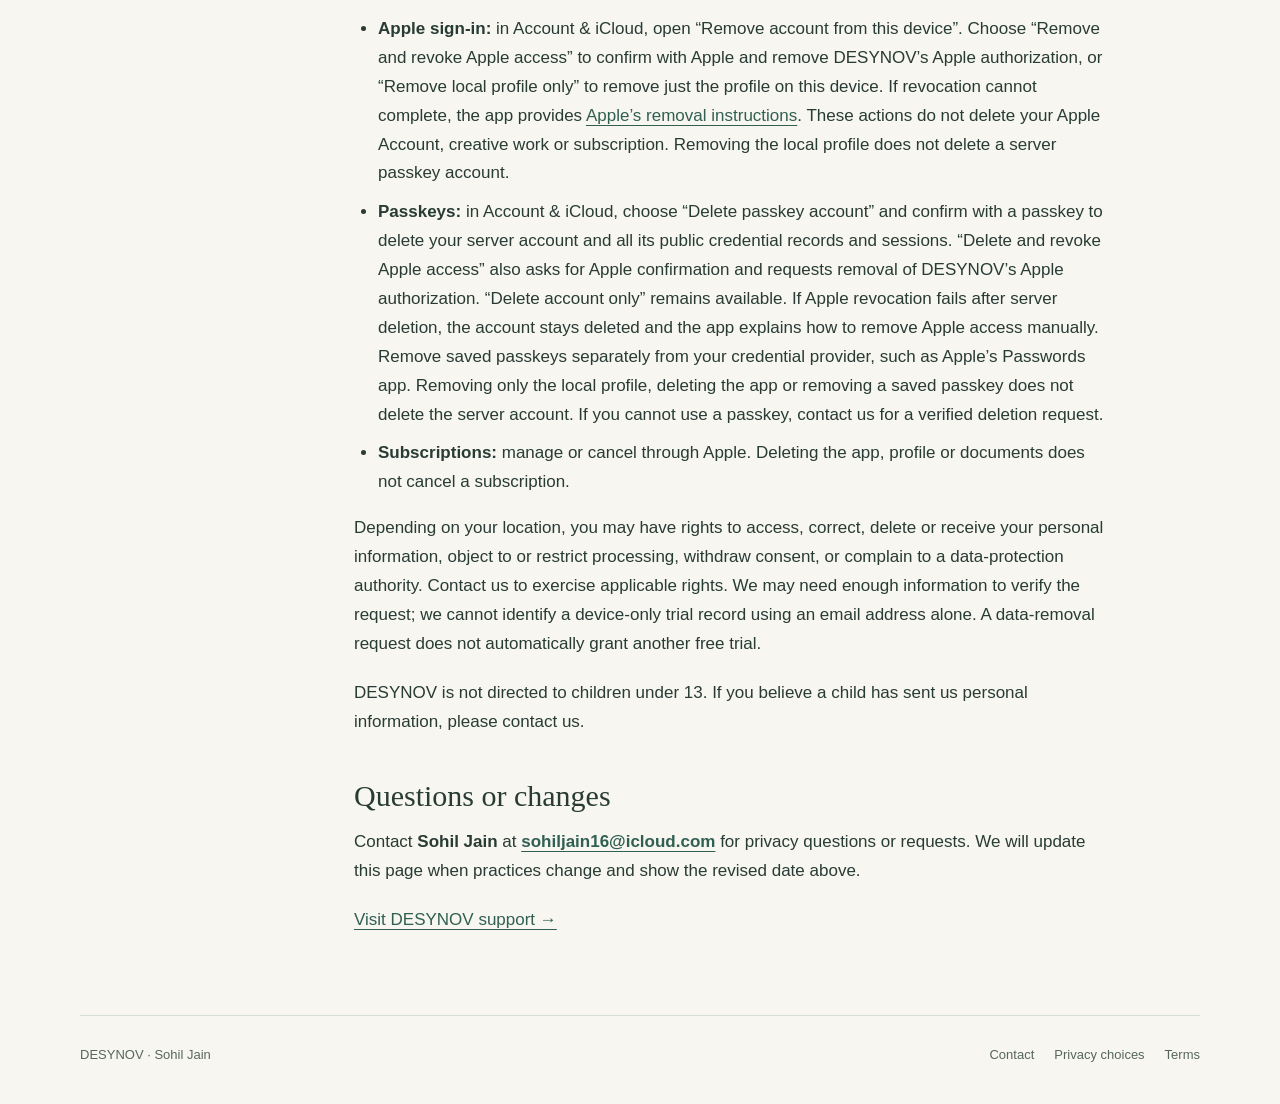
==== commit 6567ee32: "Update privacy disclosures for passkeys and Apple access removal" ====
--- a/privacy.html
+++ b/privacy.html
@@ -1,14 +1,14 @@
 <!doctype html>
 <html lang="en"><head><meta charset="utf-8"><meta name="viewport" content="width=device-width,initial-scale=1"><meta name="description" content="How DESYNOV handles creative work, iCloud sync, trial eligibility, subscriptions and your privacy choices."><meta name="referrer" content="strict-origin-when-cross-origin"><title>Privacy Policy — DESYNOV</title><link rel="stylesheet" href="styles.css"></head>
 <body><a class="skip" href="#main">Skip to content</a><div class="wrap"><header class="header"><a class="brand" href="index.html" aria-label="DESYNOV home">DESYNOV</a><nav aria-label="Main navigation"><a href="support.html">Support</a><a href="privacy.html" aria-current="page">Privacy</a><a href="terms.html">Terms</a></nav></header>
-<main id="main"><div class="hero compact"><p class="eyebrow">Your work. Your choices.</p><h1>Privacy, explained.</h1><p class="lead">This policy describes the DESYNOV app, its trial service and this support website.</p><p class="date">Last updated: 6 October 2026</p></div>
+<main id="main"><div class="hero compact"><p class="eyebrow">Your work. Your choices.</p><h1>Privacy, explained.</h1><p class="lead">This policy describes the DESYNOV app, its trial and account services, and this support website.</p><p class="date">Last updated: 10 October 2026</p></div>
 <div class="document"><aside class="contents" aria-label="On this page"><p>On this page</p><a href="#operator">Who we are</a><a href="#work">Your creative work</a><a href="#trial">Trial &amp; billing</a><a href="#services">Connected features</a><a href="#support">Support &amp; website</a><a href="#retention">Retention &amp; sharing</a><a href="#choices">Your choices</a><a href="#contact">Contact</a></aside><article class="prose">
 <section id="operator"><h2>Who we are</h2><p>DESYNOV is provided by <strong>Sohil Jain</strong> (“we”, “us”). For privacy questions, contact <a class="email" href="mailto:sohiljain16@icloud.com">sohiljain16@icloud.com</a>.</p><div class="note"><strong>The essentials</strong><p>DESYNOV does not include advertising or cross-app advertising tracking. We do not sell personal information. Creative documents are stored on your device, with optional private iCloud sync for supported content. A separate service checks eligibility for the seven-day trial.</p></div></section>
-<section id="work"><h2>Your creative work</h2><p>Sketches, journals, moodboards, reference photos, voice notes, plans, room captures and other project files are created and stored locally. The trial service does not receive this content. DESYNOV does not upload your creative work to us to train AI models.</p><p>If you turn on iCloud Sync, supported journals, journal templates and moodboards are sent to your private iCloud storage under your Apple Account. Other project types are not covered by this sync. We do not have access to browse your private iCloud documents. Your device backup settings may also affect how Apple backs up local app data.</p><p>Exporting or sharing sends the files you choose to the destination you select. Those copies are then controlled by you and that destination. Exported content may include text, photos or location labels you added.</p><h3>Optional Apple sign-in</h3><p>If you choose Sign in with Apple, DESYNOV stores your Apple sign-in identifier and the name and email Apple provides in this device’s Keychain. This profile is not sent to the trial service. Apple sign-in is optional and is separate from the Apple Account used for iCloud or App Store purchases. Email/password and phone-number sign-in are not offered by the current app.</p></section>
-<section id="trial"><h2>Trial eligibility and Apple billing</h2><p>To activate the one-time seven-day trial, the app sends a randomly generated claim identifier and an Apple DeviceCheck token over HTTPS to our service hosted by Cloudflare. The service checks with Apple whether the device has already used its trial.</p><p>We retain the claim identifier, a signed trial record containing its start and expiry times, and issuance status. These records are linked to the device’s trial, not to your creative work or Apple sign-in profile. They let us recover the original trial after an interrupted request and prevent repeat trials. Raw DeviceCheck tokens are processed for the check and are not saved in our trial database or application logs.</p><p>Apple maintains the device’s trial-used flag. A device-only Keychain record also remembers trial eligibility locally. Removing the app, signing out or deleting creative files does not renew eligibility.</p><p>Subscriptions are purchased through Apple. The app reads verified subscription status to unlock access. We do not receive your payment-card or bank details, and the trial service does not receive purchase receipts. Apple processes payments and retains purchase records under its own policies.</p></section>
+<section id="work"><h2>Your creative work</h2><p>Sketches, journals, moodboards, reference photos, voice notes, plans, room captures and other project files are created and stored locally. The trial service does not receive this content. DESYNOV does not upload your creative work to us to train AI models.</p><p>If you turn on iCloud Sync, supported journals, journal templates and moodboards are sent to your private iCloud storage under your Apple Account. Other project types are not covered by this sync. We do not have access to browse your private iCloud documents. Your device backup settings may also affect how Apple backs up local app data.</p><p>Exporting or sharing sends the files you choose to the destination you select. Those copies are then controlled by you and that destination. Exported content may include text, photos or location labels you added.</p><h3>Optional Apple sign-in</h3><p>If you choose Sign in with Apple, DESYNOV stores your Apple sign-in identifier and the name and email Apple provides in this device’s Keychain. This profile is not sent to the trial service. Apple sign-in is optional and is separate from the Apple Account used for iCloud or App Store purchases. Email/password and phone-number sign-in are not offered by the current app.</p><h3>Optional passkey sign-in</h3><p>If you add a passkey, the app sends a fresh Apple identity proof to our separate Cloudflare-hosted account service to confirm the Apple identity already signed in to DESYNOV. This proof can include an email address supplied by Apple; the service verifies it in memory and does not retain or log the proof, name or email. It stores your Apple sign-in identifier, a random account identifier, public passkey credentials, verification counters and hashed session tokens. These records let a passkey sign you into the same DESYNOV account. Your private passkey stays with your chosen credential provider; DESYNOV does not receive your biometric template or device passcode. Your credential provider controls passkey backup and synchronization. The account service does not receive creative documents.</p><p>When you request removal of Apple sign-in access, the app asks you to confirm with Apple. It sends a fresh identity proof and authorization code to the account service, which exchanges the code with Apple and requests token revocation. These codes and tokens are processed only for that request and are not retained or logged. This removal flow is also available for a local Apple sign-in profile without creating a passkey account.</p></section>
+<section id="trial"><h2>Trial eligibility and Apple billing</h2><p>When you choose “Start my 7-day trial” after reading the trial information, the app sends a randomly generated claim identifier and an Apple DeviceCheck token over HTTPS to our service hosted by Cloudflare. The service checks with Apple whether the device has already used its trial.</p><p>We retain the claim identifier, a signed trial record containing its start and expiry times, and issuance status. These records are linked to the device’s trial, not to your creative work or Apple sign-in profile. They let us recover the original trial after an interrupted request and prevent repeat trials. Raw DeviceCheck tokens are processed for the check and are not saved in our trial database or application logs.</p><p>Apple maintains the device’s trial-used flag. A device-only Keychain record also remembers trial eligibility locally. Removing the app, signing out or deleting creative files does not renew eligibility.</p><p>Subscriptions are purchased through Apple. The app reads verified subscription status to unlock access. We do not receive your payment-card or bank details, and the trial service does not receive purchase receipts. Apple processes payments and retains purchase records under its own policies.</p></section>
 <section id="services"><h2>Permissions and connected features</h2><ul><li><strong>Camera and photos:</strong> used when you capture, import or export images, or scan a room. DESYNOV works with the photos you select and the permissions you grant.</li><li><strong>Microphone and speech:</strong> used for voice notes, dictation and voice search. DESYNOV requests on-device speech recognition; supported languages and availability depend on your device.</li><li><strong>Location:</strong> optional location access and photo metadata can provide a place label for journal photos. Apple’s mapping service may process coordinates to resolve that label. DESYNOV does not send them to the trial service.</li><li><strong>Face ID or Touch ID:</strong> Apple’s authentication system can unlock the app or protected books. DESYNOV receives the authentication result, not your biometric template.</li><li><strong>Motion:</strong> used locally for supported visual effects.</li></ul><p>Built-in image analysis and other bundled machine-learning features process content on your device. When you explicitly open Apple’s Image Playground, selected prompts and reference images are provided to that system feature. Processing may use Apple services or other options you select in Apple’s interface; the applicable system disclosures and choices apply.</p><p>If you browse or download additional materials, the app requests catalog entries and files from ambientCG and its delivery hosts. Those providers receive the requested resource and normal network information such as your IP address. Your project images are not uploaded as part of these downloads. Opening an external reference link contacts that website.</p><p>Apple services are described in <a href="https://www.apple.com/legal/privacy/">Apple’s privacy information</a>. Cloudflare describes its platform processing in <a href="https://www.cloudflare.com/privacypolicy/">its privacy policy</a>. Material-provider information is available from <a href="https://ambientcg.com/">ambientCG</a>.</p></section>
 <section id="support"><h2>Support messages and this website</h2><p>If you email us, we receive your email address, message and any files you choose to attach. We use them to respond, troubleshoot and handle privacy requests. Please send only the information needed for your request; private drawings, passwords and full payment details are not required.</p><p>This website is hosted on GitHub Pages. We have added no analytics scripts, advertising, tracking cookies or contact-form database. GitHub may process visitor IP addresses and normal request information to deliver and secure the site, as explained in <a href="https://docs.github.com/en/site-policy/privacy-policies/github-general-privacy-statement">GitHub’s privacy statement</a>. Following links to other sites brings their privacy practices into play.</p></section>
-<section id="retention"><h2>Retention, security and sharing</h2><p>Local work remains until you delete it or remove the app’s stored data; exported files, device backups and iCloud copies have separate lifecycles. Turning sync off does not delete existing cloud copies.</p><p>Trial records currently have no automatic expiry-based deletion. We retain the limited eligibility and recovery record while operating the one-trial-per-device service, including after a trial ends or the app is removed. Apple’s device flag and local trial Keychain record also persist independently of creative-file deletion. Privacy requests are reviewed subject to applicable legal requirements and legitimate fraud-prevention needs.</p><p>Support correspondence is kept for resolving the request and necessary follow-up, disputes or legal obligations. Hosting and email providers apply their own operational retention policies. Cloudflare may process network and security metadata even though our Worker’s application logging is disabled.</p><p>We use service providers as described above and may disclose information when required by law or necessary to protect the service and its users. No creative-content access is required for trial verification. We use HTTPS for the trial service and keep its signing credentials server-side; no system can guarantee absolute security.</p><p>Providers may process information in countries other than yours. Where applicable law requires it, relevant transfer protections apply. Where a legal basis is required, we rely on providing the requested service, legitimate interests in preventing abuse and responding to support, consent for optional processing where required, and legal obligations.</p></section>
-<section id="choices"><h2>Your choices and data removal</h2><ul><li><strong>Permissions:</strong> change DESYNOV’s camera, photo, microphone, speech and location access in iOS or iPadOS Settings.</li><li><strong>Local work:</strong> export what you need, then use the relevant library’s deletion controls. Where Recently Deleted is available, a separate recovery or permanent-removal step may apply.</li><li><strong>iCloud copies:</strong> open DESYNOV’s Account &amp; iCloud settings and choose “Delete DESYNOV iCloud data”. This removes supported cloud copies while keeping local work. Turn sync off on your other devices first so their copies do not upload again. Wait for the app to confirm deletion or complete a pending retry.</li><li><strong>Apple sign-in:</strong> “Remove account from this device” removes the locally stored profile. To revoke Apple sign-in access as well, follow <a href="https://support.apple.com/en-us/102571">Apple’s instructions</a>. This does not delete your Apple Account, work or subscription.</li><li><strong>Subscriptions:</strong> manage or cancel through Apple. Deleting the app, profile or documents does not cancel a subscription.</li></ul><p>Depending on your location, you may have rights to access, correct, delete or receive your personal information, object to or restrict processing, withdraw consent, or complain to a data-protection authority. Contact us to exercise applicable rights. We may need enough information to verify the request; we cannot identify a device-only trial record using an email address alone. A data-removal request does not automatically grant another free trial.</p><p>DESYNOV is not directed to children under 13. If you believe a child has sent us personal information, please contact us.</p></section>
+<section id="retention"><h2>Retention, security and sharing</h2><p>Local work remains until you delete it or remove the app’s stored data; exported files, device backups and iCloud copies have separate lifecycles. Turning sync off does not delete existing cloud copies.</p><p>Trial records currently have no automatic expiry-based deletion. We retain the limited eligibility and recovery record while operating the one-trial-per-device service, including after a trial ends or the app is removed. Apple’s device flag and local trial Keychain record also persist independently of creative-file deletion. Privacy requests are reviewed subject to applicable legal requirements and legitimate fraud-prevention needs.</p><p>Passkey account identifiers and public credentials remain until you delete the passkey account. Sessions expire after 30 days; sign-out revokes the current session when the service can be reached. Challenges expire after three minutes, abandoned new accounts after ten minutes, and hashed network rate-limit records after two minutes. Account deletion removes its active records and sessions immediately; a hashed anti-replay marker remains for up to ten minutes. Expired temporary records are removed by service cleanup. Cloudflare platform backups and operational retention are subject to its policies.</p><p>Support correspondence is kept for resolving the request and necessary follow-up, disputes or legal obligations. Hosting and email providers apply their own operational retention policies. Cloudflare may process network and security metadata even though our Worker’s application logging is disabled.</p><p>We use service providers as described above and may disclose information when required by law or necessary to protect the service and its users. No creative-content access is required for trial verification. We use HTTPS for the trial service and keep its signing credentials server-side; no system can guarantee absolute security.</p><p>Providers may process information in countries other than yours. Where applicable law requires it, relevant transfer protections apply. Where a legal basis is required, we rely on providing the requested service, legitimate interests in preventing abuse and responding to support, consent for optional processing where required, and legal obligations.</p></section>
+<section id="choices"><h2>Your choices and data removal</h2><ul><li><strong>Permissions:</strong> change DESYNOV’s camera, photo, microphone, speech and location access in iOS or iPadOS Settings.</li><li><strong>Local work:</strong> export what you need, then use the relevant library’s deletion controls. Where Recently Deleted is available, a separate recovery or permanent-removal step may apply.</li><li><strong>iCloud copies:</strong> open DESYNOV’s Account &amp; iCloud settings and choose “Delete DESYNOV iCloud data”. This removes supported cloud copies while keeping local work. Turn sync off on your other devices first so their copies do not upload again. Wait for the app to confirm deletion or complete a pending retry.</li><li><strong>Apple sign-in:</strong> in Account &amp; iCloud, open “Remove account from this device”. Choose “Remove and revoke Apple access” to confirm with Apple and remove DESYNOV’s Apple authorization, or “Remove local profile only” to remove just the profile on this device. If revocation cannot complete, the app provides <a href="https://support.apple.com/en-us/102571">Apple’s removal instructions</a>. These actions do not delete your Apple Account, creative work or subscription. Removing the local profile does not delete a server passkey account.</li><li><strong>Passkeys:</strong> in Account &amp; iCloud, choose “Delete passkey account” and confirm with a passkey to delete your server account and all its public credential records and sessions. “Delete and revoke Apple access” also asks for Apple confirmation and requests removal of DESYNOV’s Apple authorization. “Delete account only” remains available. If Apple revocation fails after server deletion, the account stays deleted and the app explains how to remove Apple access manually. Remove saved passkeys separately from your credential provider, such as Apple’s Passwords app. Removing only the local profile, deleting the app or removing a saved passkey does not delete the server account. If you cannot use a passkey, contact us for a verified deletion request.</li><li><strong>Subscriptions:</strong> manage or cancel through Apple. Deleting the app, profile or documents does not cancel a subscription.</li></ul><p>Depending on your location, you may have rights to access, correct, delete or receive your personal information, object to or restrict processing, withdraw consent, or complain to a data-protection authority. Contact us to exercise applicable rights. We may need enough information to verify the request; we cannot identify a device-only trial record using an email address alone. A data-removal request does not automatically grant another free trial.</p><p>DESYNOV is not directed to children under 13. If you believe a child has sent us personal information, please contact us.</p></section>
 <section id="contact"><h2>Questions or changes</h2><p>Contact <strong>Sohil Jain</strong> at <a class="email" href="mailto:sohiljain16@icloud.com">sohiljain16@icloud.com</a> for privacy questions or requests. We will update this page when practices change and show the revised date above.</p><p><a href="support.html">Visit DESYNOV support →</a></p></section>
 </article></div></main><footer class="footer"><p>DESYNOV · Sohil Jain</p><nav aria-label="Footer"><a href="support.html">Contact</a><a href="privacy.html#choices">Privacy choices</a><a href="terms.html">Terms</a></nav></footer></div></body></html>
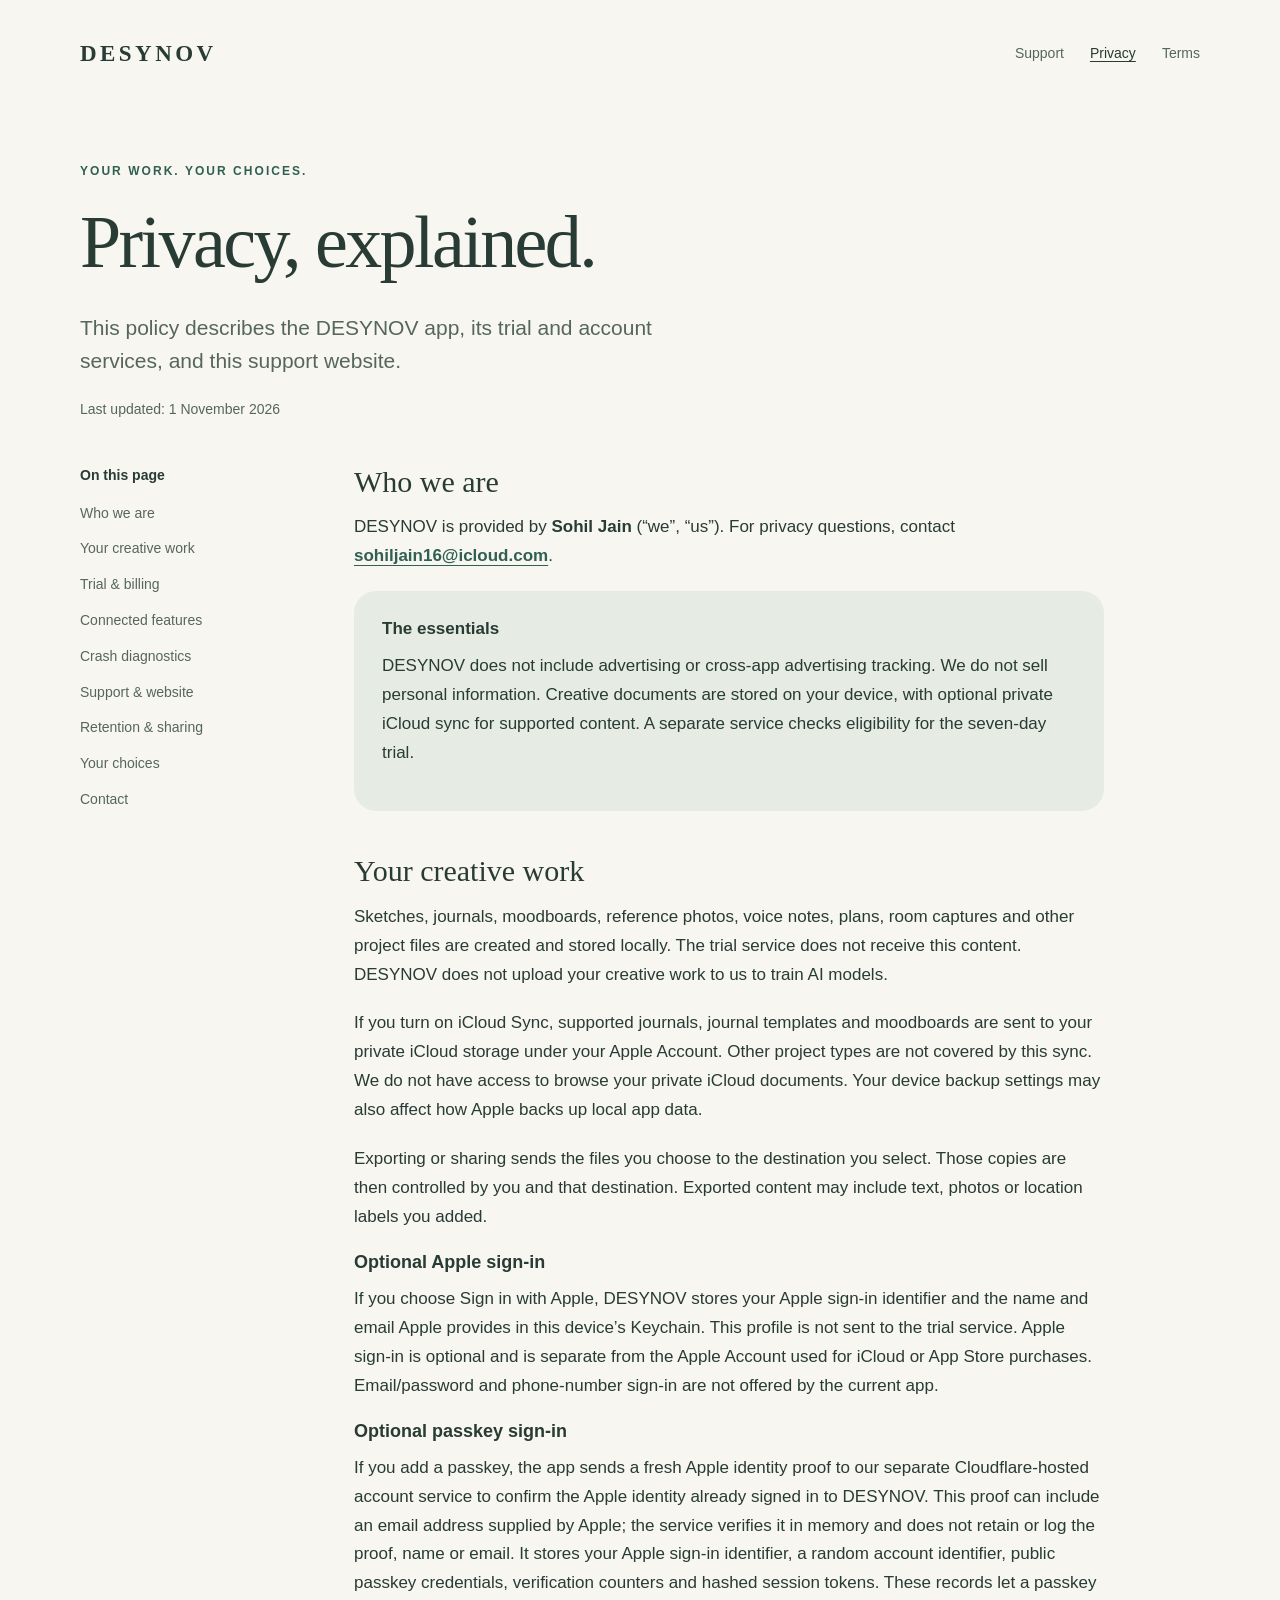
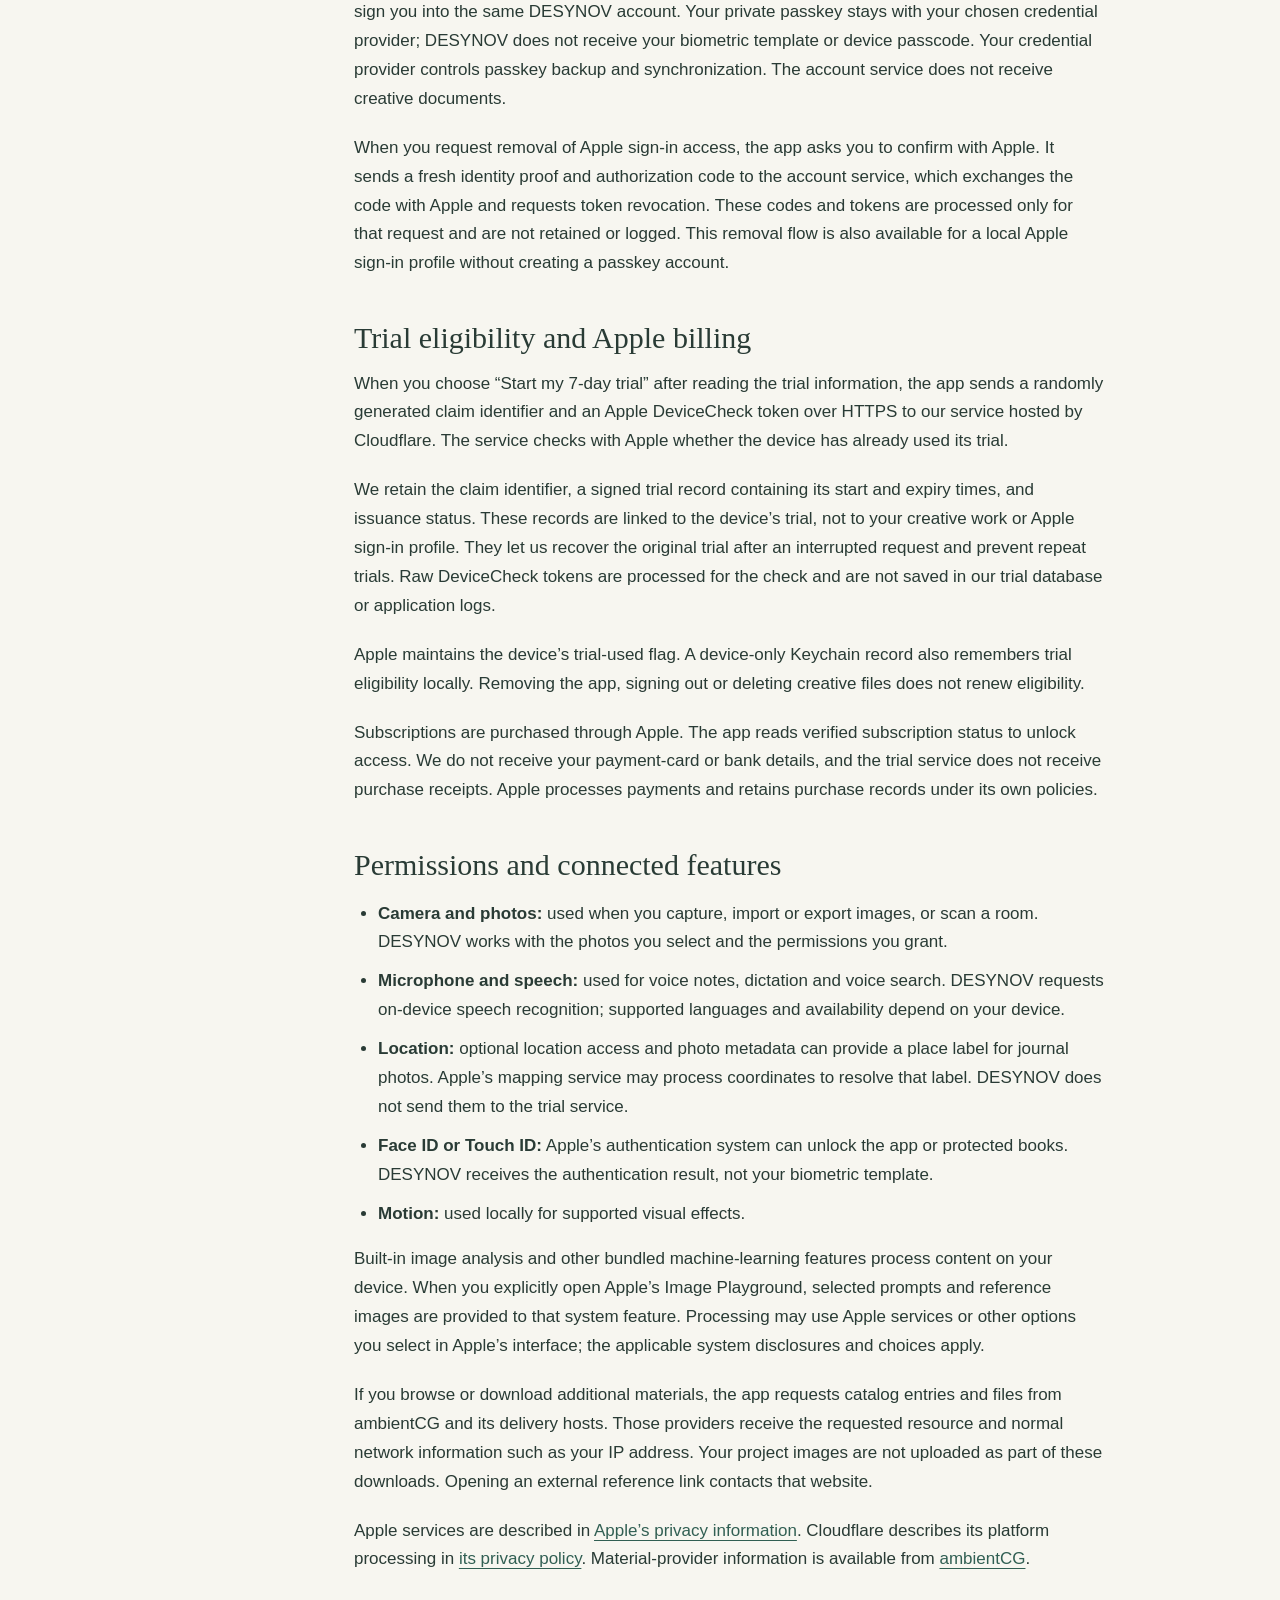
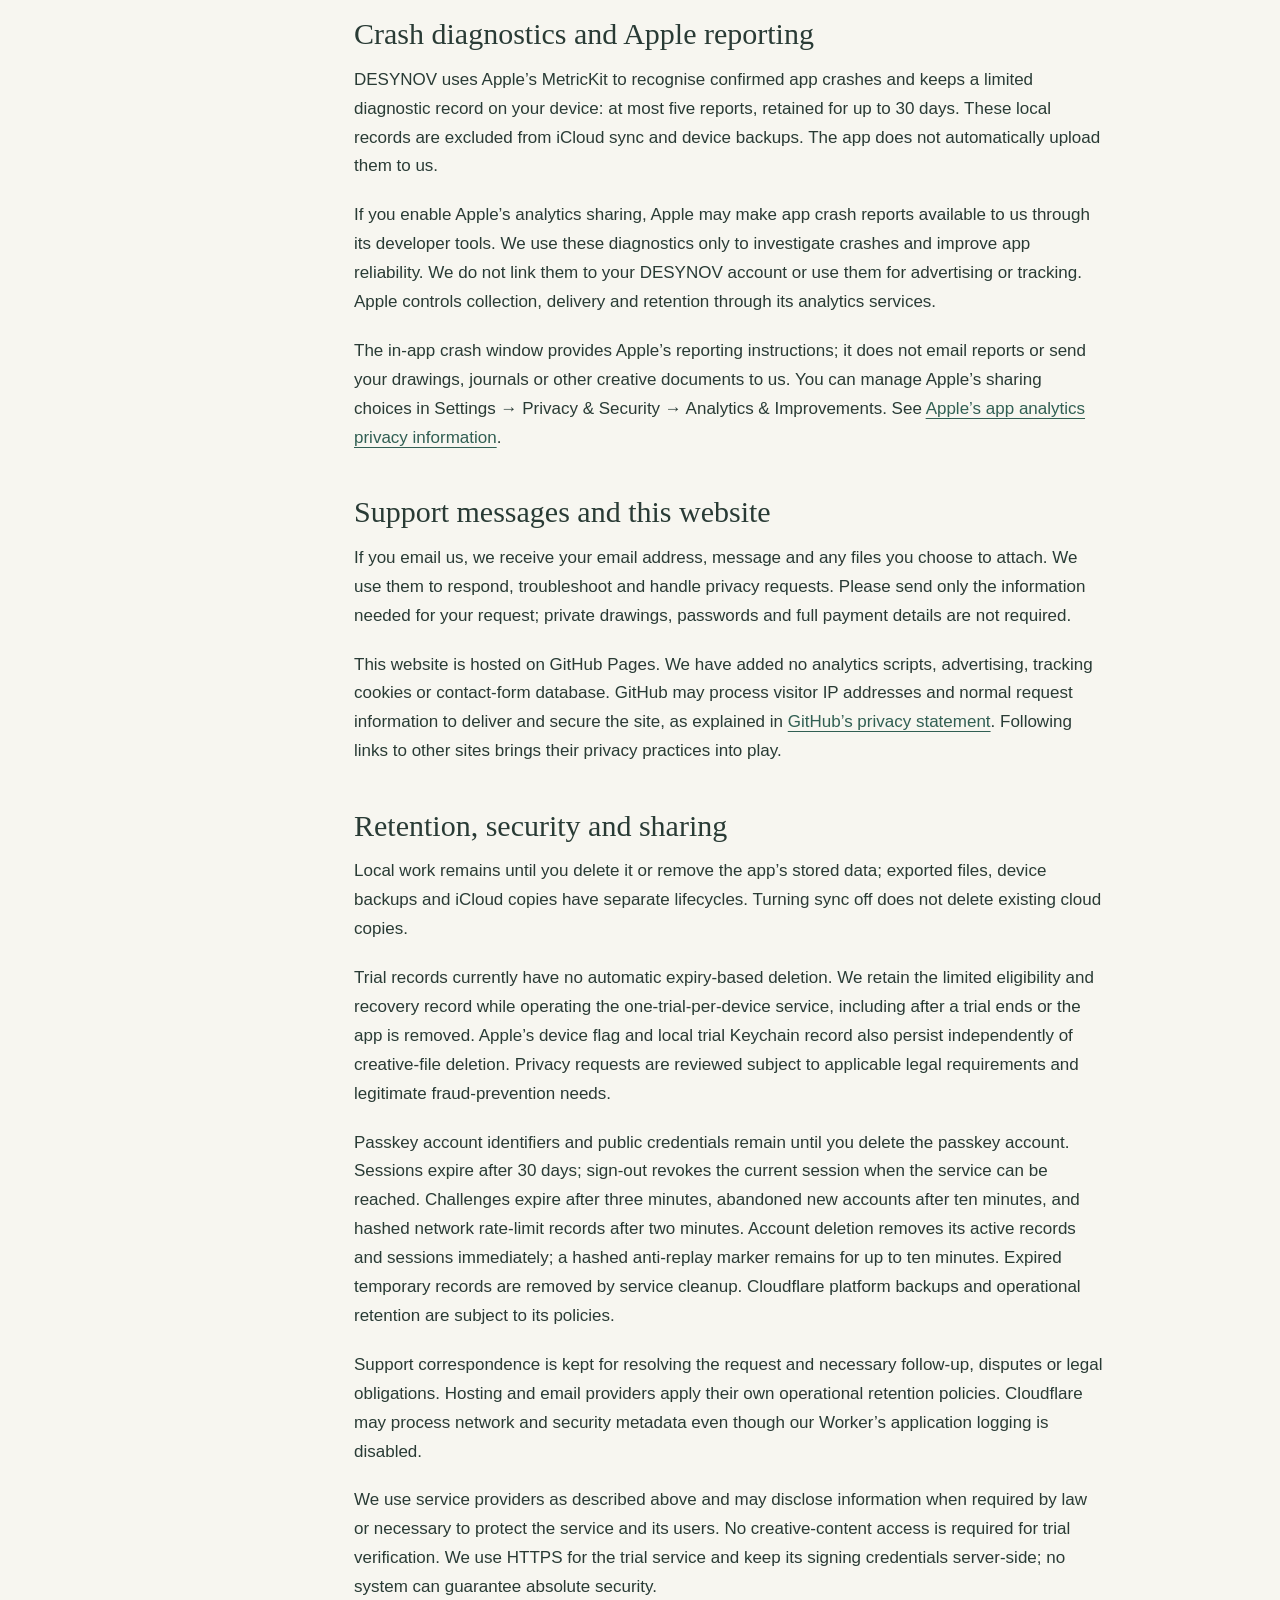
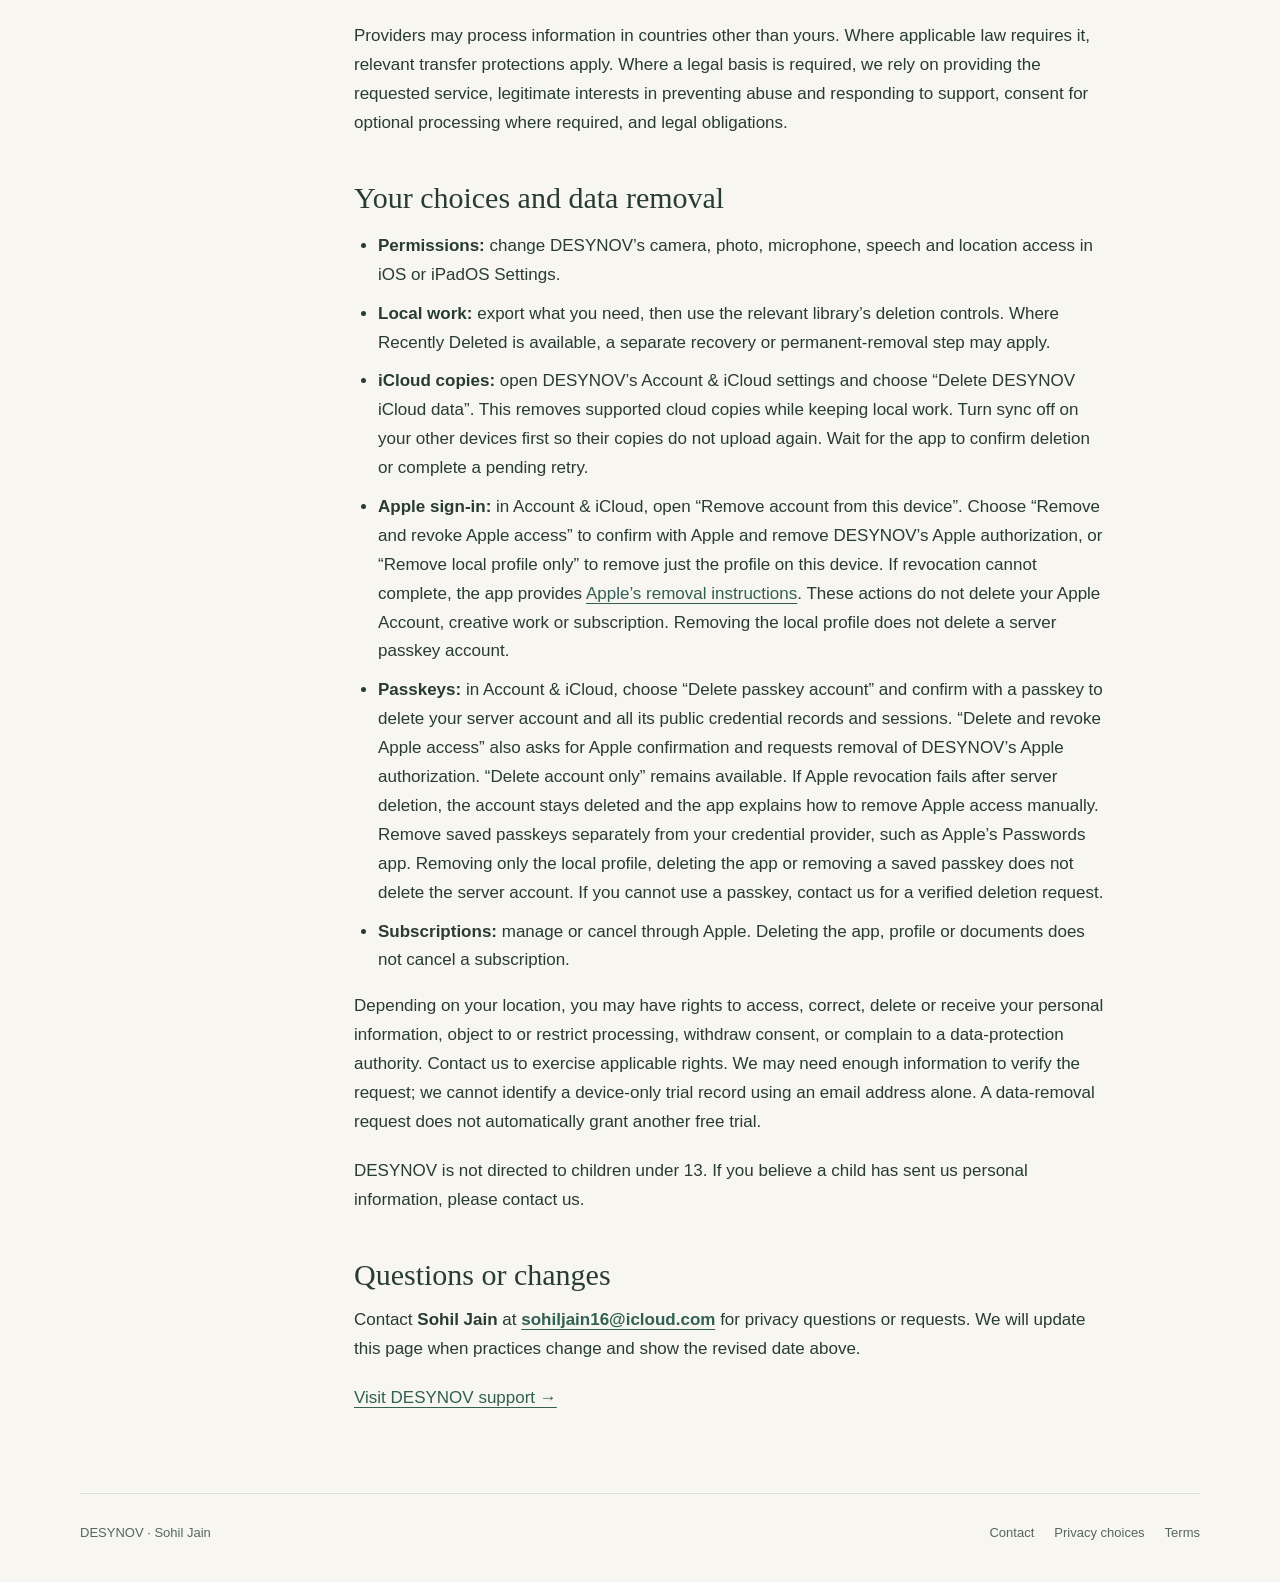
==== commit fb3b2194: "Explain Apple-only crash reporting and local diagnostic retention" ====
--- a/privacy.html
+++ b/privacy.html
@@ -1,12 +1,13 @@
 <!doctype html>
 <html lang="en"><head><meta charset="utf-8"><meta name="viewport" content="width=device-width,initial-scale=1"><meta name="description" content="How DESYNOV handles creative work, iCloud sync, trial eligibility, subscriptions and your privacy choices."><meta name="referrer" content="strict-origin-when-cross-origin"><title>Privacy Policy — DESYNOV</title><link rel="stylesheet" href="styles.css"></head>
 <body><a class="skip" href="#main">Skip to content</a><div class="wrap"><header class="header"><a class="brand" href="index.html" aria-label="DESYNOV home">DESYNOV</a><nav aria-label="Main navigation"><a href="support.html">Support</a><a href="privacy.html" aria-current="page">Privacy</a><a href="terms.html">Terms</a></nav></header>
-<main id="main"><div class="hero compact"><p class="eyebrow">Your work. Your choices.</p><h1>Privacy, explained.</h1><p class="lead">This policy describes the DESYNOV app, its trial and account services, and this support website.</p><p class="date">Last updated: 10 October 2026</p></div>
-<div class="document"><aside class="contents" aria-label="On this page"><p>On this page</p><a href="#operator">Who we are</a><a href="#work">Your creative work</a><a href="#trial">Trial &amp; billing</a><a href="#services">Connected features</a><a href="#support">Support &amp; website</a><a href="#retention">Retention &amp; sharing</a><a href="#choices">Your choices</a><a href="#contact">Contact</a></aside><article class="prose">
+<main id="main"><div class="hero compact"><p class="eyebrow">Your work. Your choices.</p><h1>Privacy, explained.</h1><p class="lead">This policy describes the DESYNOV app, its trial and account services, and this support website.</p><p class="date">Last updated: 1 November 2026</p></div>
+<div class="document"><aside class="contents" aria-label="On this page"><p>On this page</p><a href="#operator">Who we are</a><a href="#work">Your creative work</a><a href="#trial">Trial &amp; billing</a><a href="#services">Connected features</a><a href="#crashes">Crash diagnostics</a><a href="#support">Support &amp; website</a><a href="#retention">Retention &amp; sharing</a><a href="#choices">Your choices</a><a href="#contact">Contact</a></aside><article class="prose">
 <section id="operator"><h2>Who we are</h2><p>DESYNOV is provided by <strong>Sohil Jain</strong> (“we”, “us”). For privacy questions, contact <a class="email" href="mailto:sohiljain16@icloud.com">sohiljain16@icloud.com</a>.</p><div class="note"><strong>The essentials</strong><p>DESYNOV does not include advertising or cross-app advertising tracking. We do not sell personal information. Creative documents are stored on your device, with optional private iCloud sync for supported content. A separate service checks eligibility for the seven-day trial.</p></div></section>
 <section id="work"><h2>Your creative work</h2><p>Sketches, journals, moodboards, reference photos, voice notes, plans, room captures and other project files are created and stored locally. The trial service does not receive this content. DESYNOV does not upload your creative work to us to train AI models.</p><p>If you turn on iCloud Sync, supported journals, journal templates and moodboards are sent to your private iCloud storage under your Apple Account. Other project types are not covered by this sync. We do not have access to browse your private iCloud documents. Your device backup settings may also affect how Apple backs up local app data.</p><p>Exporting or sharing sends the files you choose to the destination you select. Those copies are then controlled by you and that destination. Exported content may include text, photos or location labels you added.</p><h3>Optional Apple sign-in</h3><p>If you choose Sign in with Apple, DESYNOV stores your Apple sign-in identifier and the name and email Apple provides in this device’s Keychain. This profile is not sent to the trial service. Apple sign-in is optional and is separate from the Apple Account used for iCloud or App Store purchases. Email/password and phone-number sign-in are not offered by the current app.</p><h3>Optional passkey sign-in</h3><p>If you add a passkey, the app sends a fresh Apple identity proof to our separate Cloudflare-hosted account service to confirm the Apple identity already signed in to DESYNOV. This proof can include an email address supplied by Apple; the service verifies it in memory and does not retain or log the proof, name or email. It stores your Apple sign-in identifier, a random account identifier, public passkey credentials, verification counters and hashed session tokens. These records let a passkey sign you into the same DESYNOV account. Your private passkey stays with your chosen credential provider; DESYNOV does not receive your biometric template or device passcode. Your credential provider controls passkey backup and synchronization. The account service does not receive creative documents.</p><p>When you request removal of Apple sign-in access, the app asks you to confirm with Apple. It sends a fresh identity proof and authorization code to the account service, which exchanges the code with Apple and requests token revocation. These codes and tokens are processed only for that request and are not retained or logged. This removal flow is also available for a local Apple sign-in profile without creating a passkey account.</p></section>
 <section id="trial"><h2>Trial eligibility and Apple billing</h2><p>When you choose “Start my 7-day trial” after reading the trial information, the app sends a randomly generated claim identifier and an Apple DeviceCheck token over HTTPS to our service hosted by Cloudflare. The service checks with Apple whether the device has already used its trial.</p><p>We retain the claim identifier, a signed trial record containing its start and expiry times, and issuance status. These records are linked to the device’s trial, not to your creative work or Apple sign-in profile. They let us recover the original trial after an interrupted request and prevent repeat trials. Raw DeviceCheck tokens are processed for the check and are not saved in our trial database or application logs.</p><p>Apple maintains the device’s trial-used flag. A device-only Keychain record also remembers trial eligibility locally. Removing the app, signing out or deleting creative files does not renew eligibility.</p><p>Subscriptions are purchased through Apple. The app reads verified subscription status to unlock access. We do not receive your payment-card or bank details, and the trial service does not receive purchase receipts. Apple processes payments and retains purchase records under its own policies.</p></section>
 <section id="services"><h2>Permissions and connected features</h2><ul><li><strong>Camera and photos:</strong> used when you capture, import or export images, or scan a room. DESYNOV works with the photos you select and the permissions you grant.</li><li><strong>Microphone and speech:</strong> used for voice notes, dictation and voice search. DESYNOV requests on-device speech recognition; supported languages and availability depend on your device.</li><li><strong>Location:</strong> optional location access and photo metadata can provide a place label for journal photos. Apple’s mapping service may process coordinates to resolve that label. DESYNOV does not send them to the trial service.</li><li><strong>Face ID or Touch ID:</strong> Apple’s authentication system can unlock the app or protected books. DESYNOV receives the authentication result, not your biometric template.</li><li><strong>Motion:</strong> used locally for supported visual effects.</li></ul><p>Built-in image analysis and other bundled machine-learning features process content on your device. When you explicitly open Apple’s Image Playground, selected prompts and reference images are provided to that system feature. Processing may use Apple services or other options you select in Apple’s interface; the applicable system disclosures and choices apply.</p><p>If you browse or download additional materials, the app requests catalog entries and files from ambientCG and its delivery hosts. Those providers receive the requested resource and normal network information such as your IP address. Your project images are not uploaded as part of these downloads. Opening an external reference link contacts that website.</p><p>Apple services are described in <a href="https://www.apple.com/legal/privacy/">Apple’s privacy information</a>. Cloudflare describes its platform processing in <a href="https://www.cloudflare.com/privacypolicy/">its privacy policy</a>. Material-provider information is available from <a href="https://ambientcg.com/">ambientCG</a>.</p></section>
+<section id="crashes"><h2>Crash diagnostics and Apple reporting</h2><p>DESYNOV uses Apple’s MetricKit to recognise confirmed app crashes and keeps a limited diagnostic record on your device: at most five reports, retained for up to 30 days. These local records are excluded from iCloud sync and device backups. The app does not automatically upload them to us.</p><p>If you enable Apple’s analytics sharing, Apple may make app crash reports available to us through its developer tools. We use these diagnostics only to investigate crashes and improve app reliability. We do not link them to your DESYNOV account or use them for advertising or tracking. Apple controls collection, delivery and retention through its analytics services.</p><p>The in-app crash window provides Apple’s reporting instructions; it does not email reports or send your drawings, journals or other creative documents to us. You can manage Apple’s sharing choices in Settings → Privacy &amp; Security → Analytics &amp; Improvements. See <a href="https://www.apple.com/legal/privacy/data/en/app-analytics/">Apple’s app analytics privacy information</a>.</p></section>
 <section id="support"><h2>Support messages and this website</h2><p>If you email us, we receive your email address, message and any files you choose to attach. We use them to respond, troubleshoot and handle privacy requests. Please send only the information needed for your request; private drawings, passwords and full payment details are not required.</p><p>This website is hosted on GitHub Pages. We have added no analytics scripts, advertising, tracking cookies or contact-form database. GitHub may process visitor IP addresses and normal request information to deliver and secure the site, as explained in <a href="https://docs.github.com/en/site-policy/privacy-policies/github-general-privacy-statement">GitHub’s privacy statement</a>. Following links to other sites brings their privacy practices into play.</p></section>
 <section id="retention"><h2>Retention, security and sharing</h2><p>Local work remains until you delete it or remove the app’s stored data; exported files, device backups and iCloud copies have separate lifecycles. Turning sync off does not delete existing cloud copies.</p><p>Trial records currently have no automatic expiry-based deletion. We retain the limited eligibility and recovery record while operating the one-trial-per-device service, including after a trial ends or the app is removed. Apple’s device flag and local trial Keychain record also persist independently of creative-file deletion. Privacy requests are reviewed subject to applicable legal requirements and legitimate fraud-prevention needs.</p><p>Passkey account identifiers and public credentials remain until you delete the passkey account. Sessions expire after 30 days; sign-out revokes the current session when the service can be reached. Challenges expire after three minutes, abandoned new accounts after ten minutes, and hashed network rate-limit records after two minutes. Account deletion removes its active records and sessions immediately; a hashed anti-replay marker remains for up to ten minutes. Expired temporary records are removed by service cleanup. Cloudflare platform backups and operational retention are subject to its policies.</p><p>Support correspondence is kept for resolving the request and necessary follow-up, disputes or legal obligations. Hosting and email providers apply their own operational retention policies. Cloudflare may process network and security metadata even though our Worker’s application logging is disabled.</p><p>We use service providers as described above and may disclose information when required by law or necessary to protect the service and its users. No creative-content access is required for trial verification. We use HTTPS for the trial service and keep its signing credentials server-side; no system can guarantee absolute security.</p><p>Providers may process information in countries other than yours. Where applicable law requires it, relevant transfer protections apply. Where a legal basis is required, we rely on providing the requested service, legitimate interests in preventing abuse and responding to support, consent for optional processing where required, and legal obligations.</p></section>
 <section id="choices"><h2>Your choices and data removal</h2><ul><li><strong>Permissions:</strong> change DESYNOV’s camera, photo, microphone, speech and location access in iOS or iPadOS Settings.</li><li><strong>Local work:</strong> export what you need, then use the relevant library’s deletion controls. Where Recently Deleted is available, a separate recovery or permanent-removal step may apply.</li><li><strong>iCloud copies:</strong> open DESYNOV’s Account &amp; iCloud settings and choose “Delete DESYNOV iCloud data”. This removes supported cloud copies while keeping local work. Turn sync off on your other devices first so their copies do not upload again. Wait for the app to confirm deletion or complete a pending retry.</li><li><strong>Apple sign-in:</strong> in Account &amp; iCloud, open “Remove account from this device”. Choose “Remove and revoke Apple access” to confirm with Apple and remove DESYNOV’s Apple authorization, or “Remove local profile only” to remove just the profile on this device. If revocation cannot complete, the app provides <a href="https://support.apple.com/en-us/102571">Apple’s removal instructions</a>. These actions do not delete your Apple Account, creative work or subscription. Removing the local profile does not delete a server passkey account.</li><li><strong>Passkeys:</strong> in Account &amp; iCloud, choose “Delete passkey account” and confirm with a passkey to delete your server account and all its public credential records and sessions. “Delete and revoke Apple access” also asks for Apple confirmation and requests removal of DESYNOV’s Apple authorization. “Delete account only” remains available. If Apple revocation fails after server deletion, the account stays deleted and the app explains how to remove Apple access manually. Remove saved passkeys separately from your credential provider, such as Apple’s Passwords app. Removing only the local profile, deleting the app or removing a saved passkey does not delete the server account. If you cannot use a passkey, contact us for a verified deletion request.</li><li><strong>Subscriptions:</strong> manage or cancel through Apple. Deleting the app, profile or documents does not cancel a subscription.</li></ul><p>Depending on your location, you may have rights to access, correct, delete or receive your personal information, object to or restrict processing, withdraw consent, or complain to a data-protection authority. Contact us to exercise applicable rights. We may need enough information to verify the request; we cannot identify a device-only trial record using an email address alone. A data-removal request does not automatically grant another free trial.</p><p>DESYNOV is not directed to children under 13. If you believe a child has sent us personal information, please contact us.</p></section>
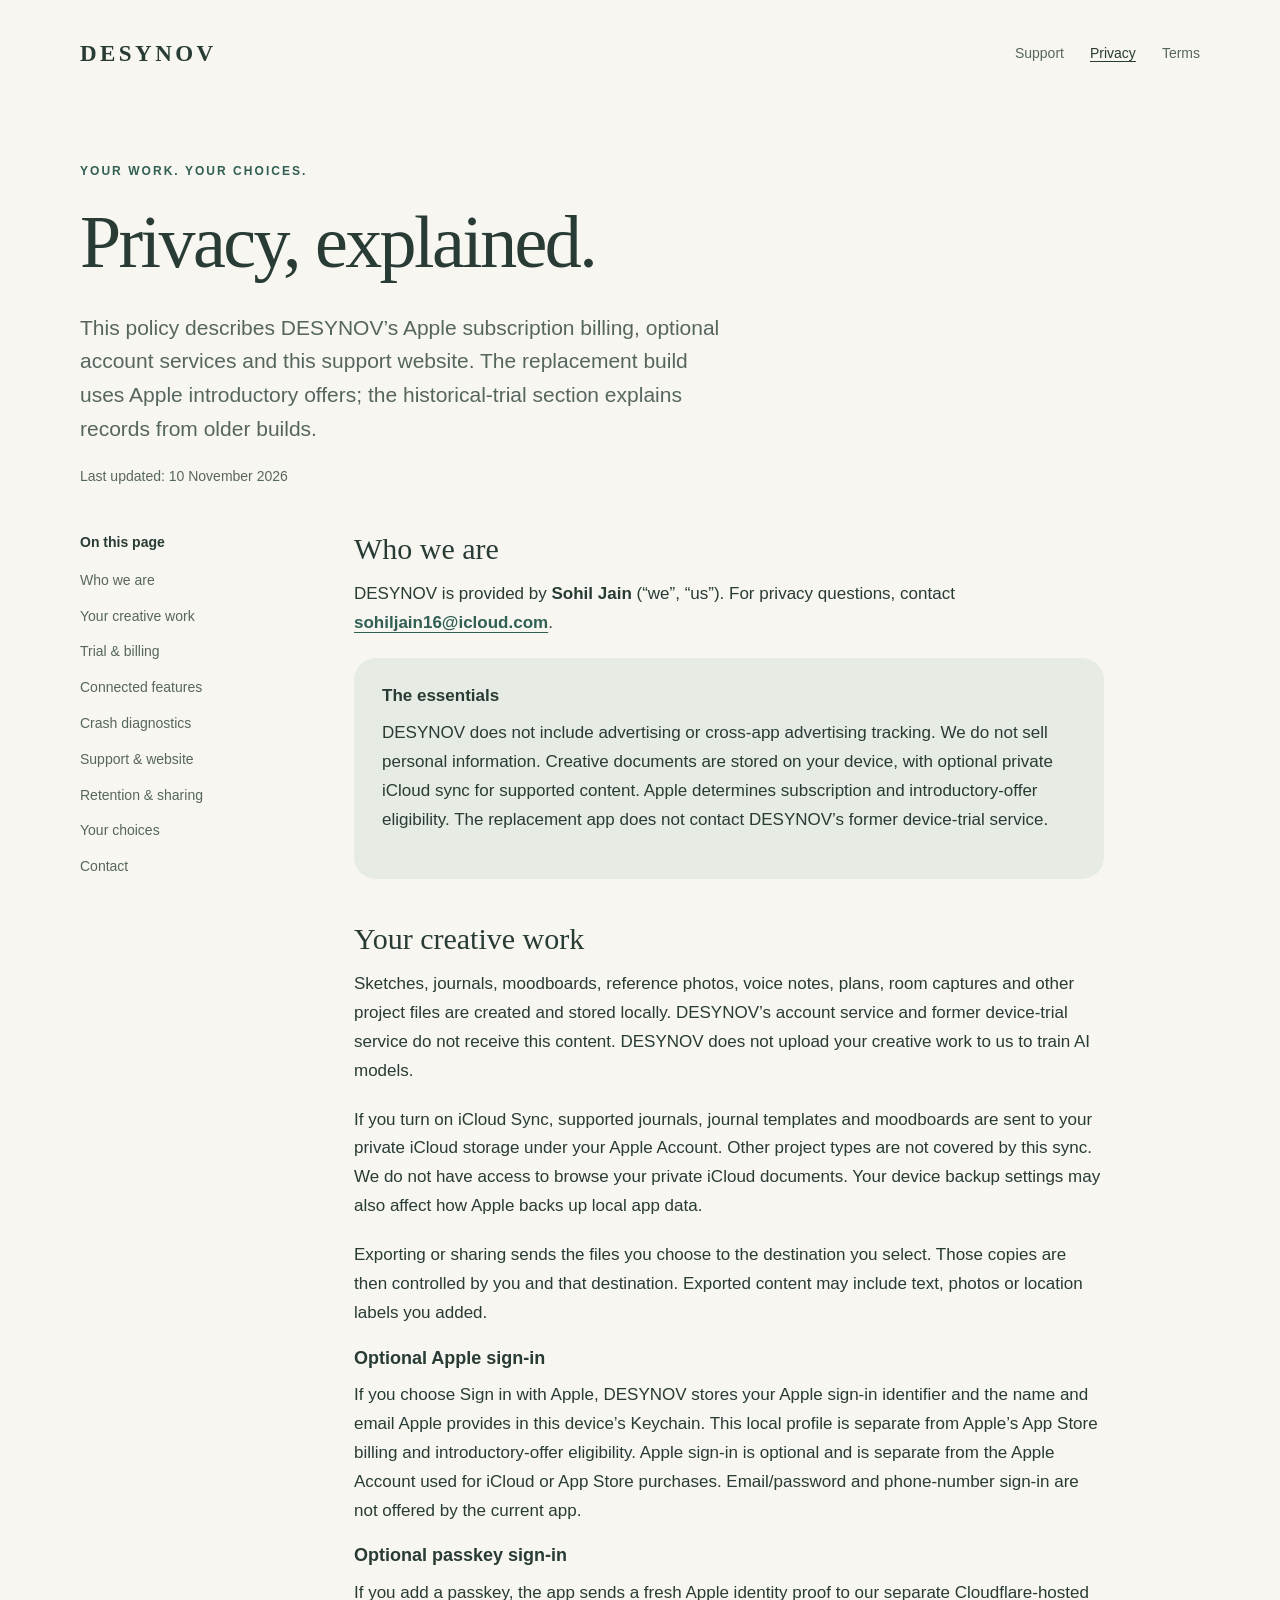
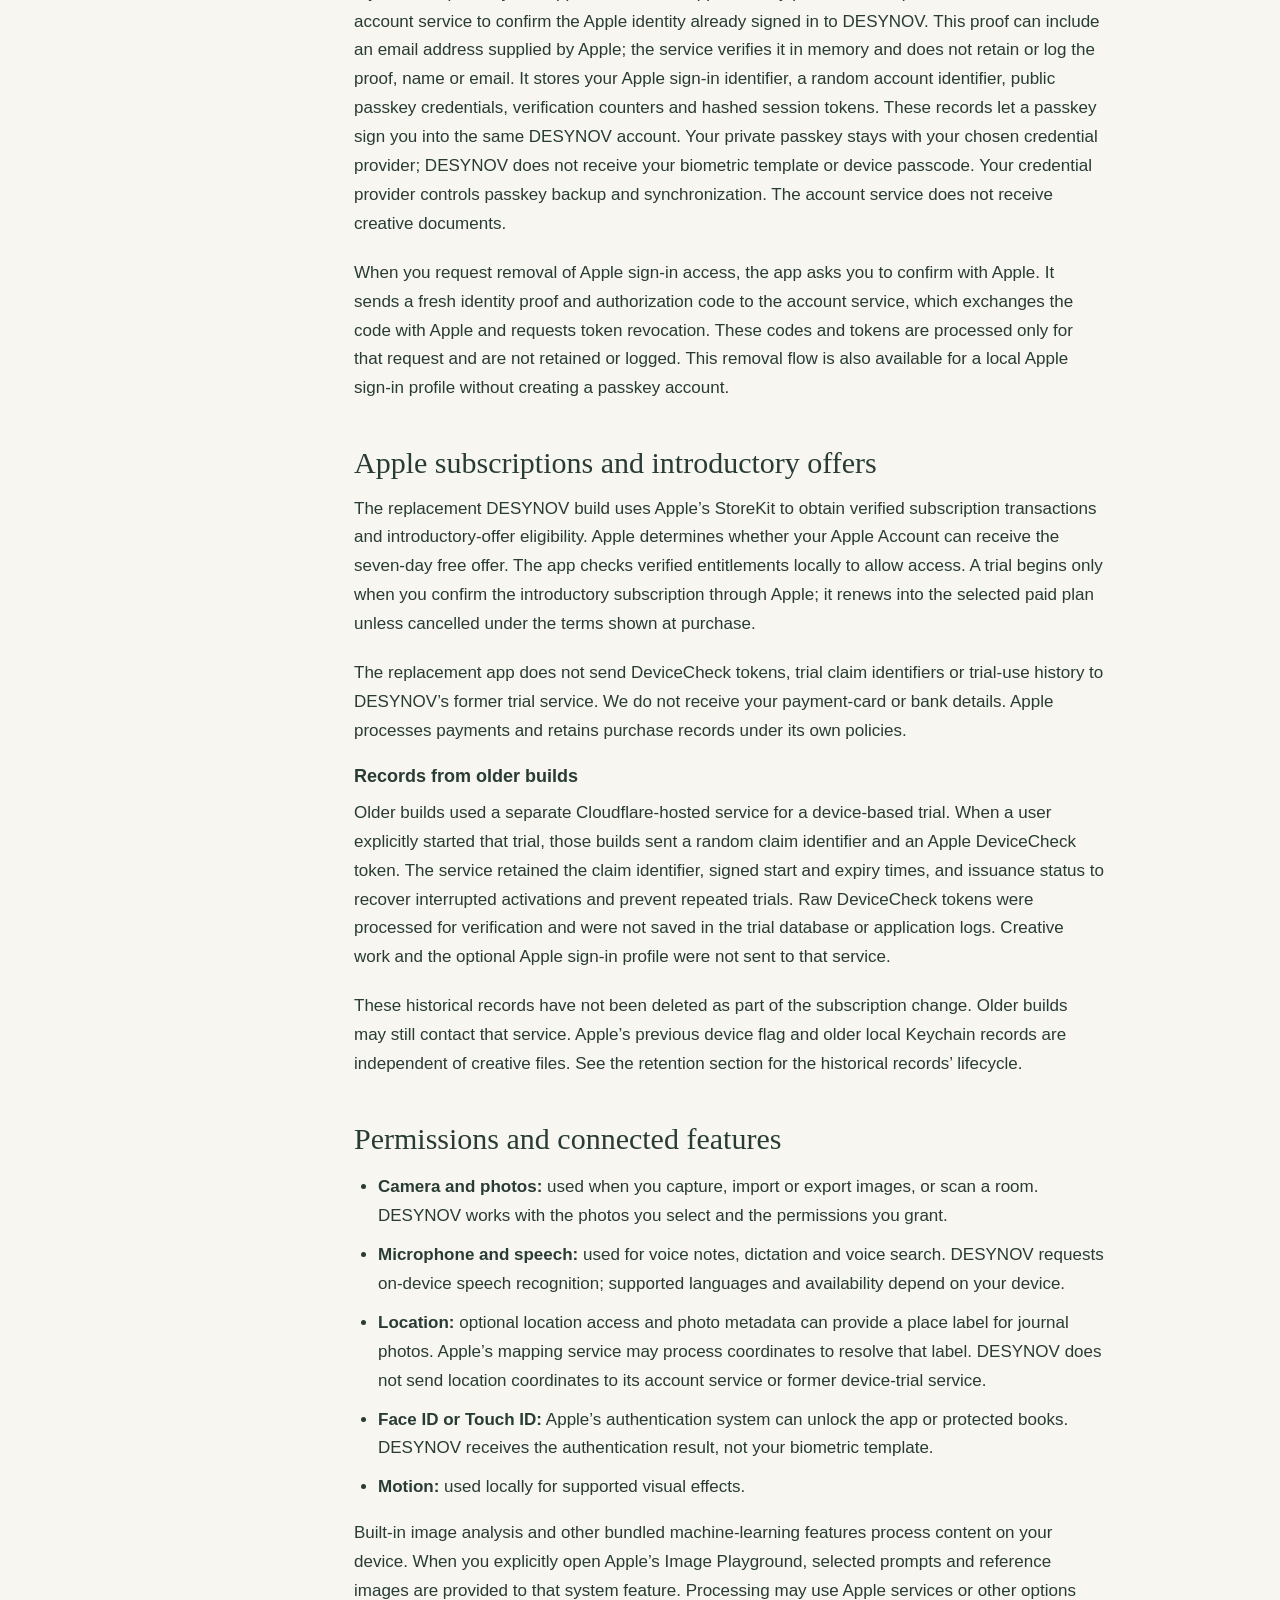
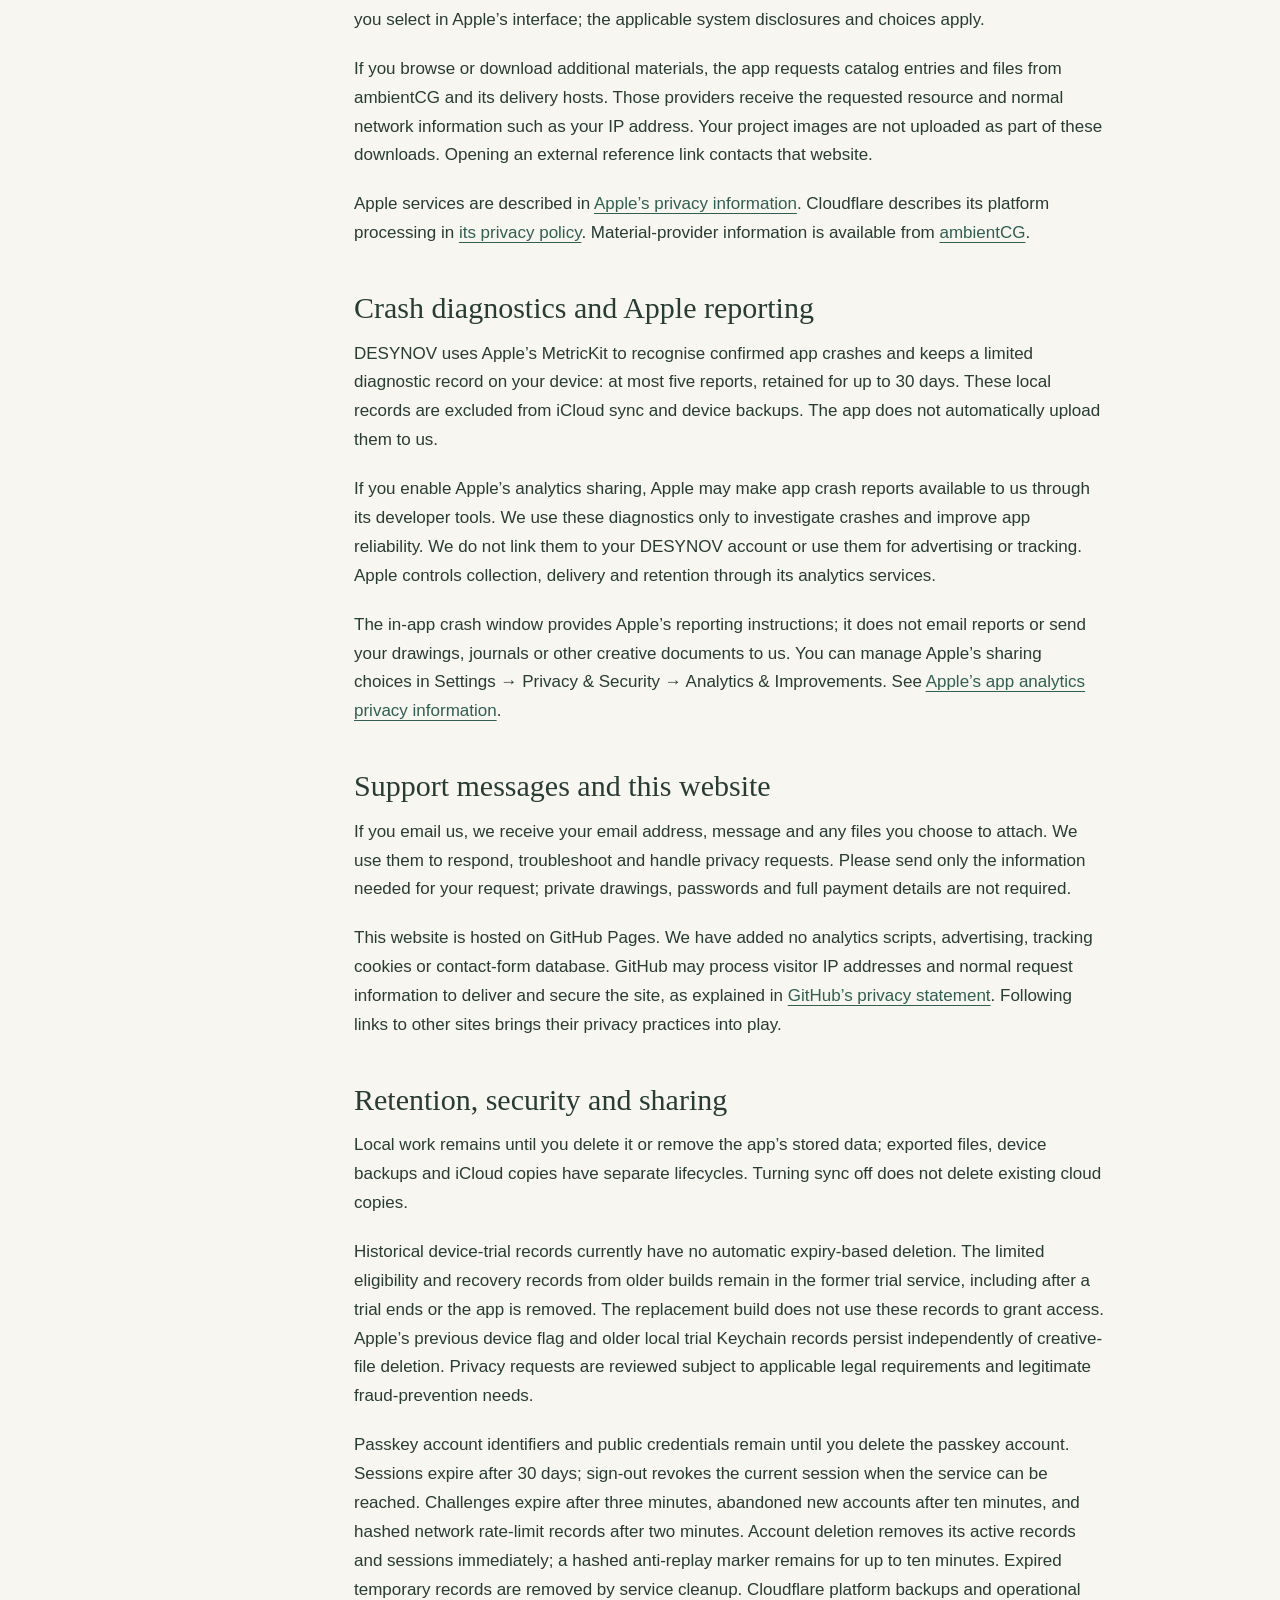
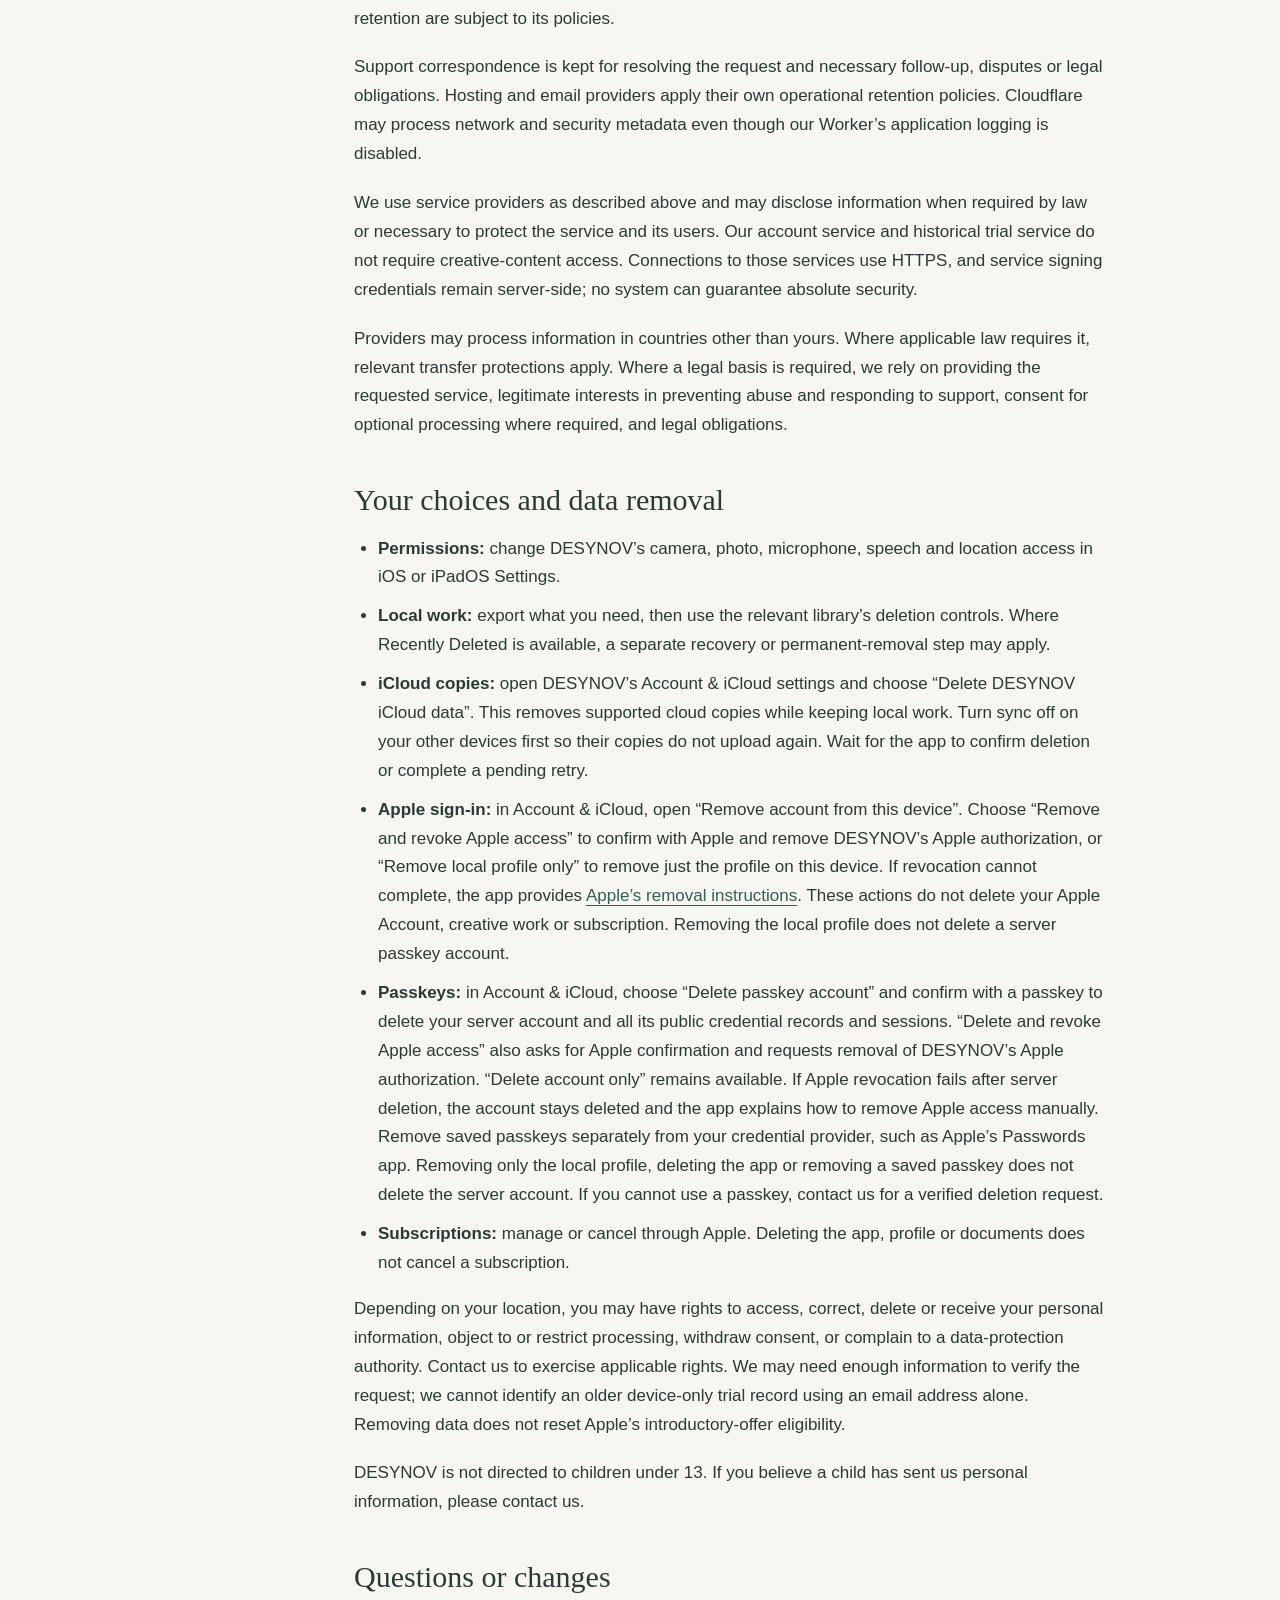
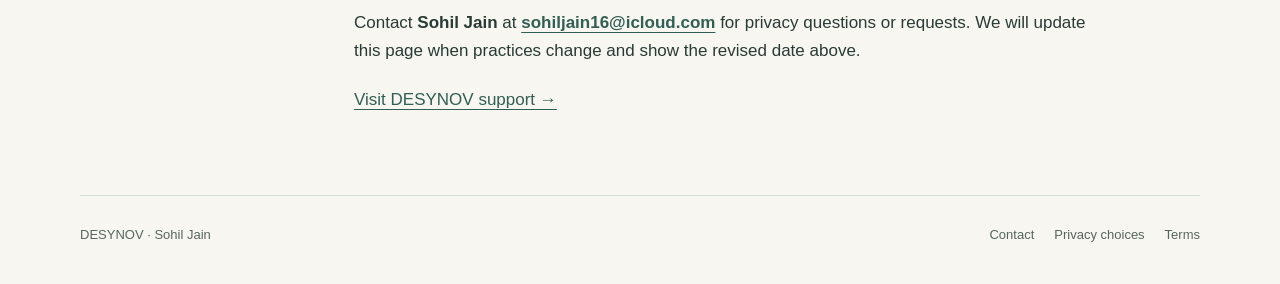
==== commit 31b67c32: "Explain Apple introductory trials and updated subscription privacy" ====
--- a/privacy.html
+++ b/privacy.html
@@ -1,15 +1,15 @@
 <!doctype html>
 <html lang="en"><head><meta charset="utf-8"><meta name="viewport" content="width=device-width,initial-scale=1"><meta name="description" content="How DESYNOV handles creative work, iCloud sync, trial eligibility, subscriptions and your privacy choices."><meta name="referrer" content="strict-origin-when-cross-origin"><title>Privacy Policy — DESYNOV</title><link rel="stylesheet" href="styles.css"></head>
 <body><a class="skip" href="#main">Skip to content</a><div class="wrap"><header class="header"><a class="brand" href="index.html" aria-label="DESYNOV home">DESYNOV</a><nav aria-label="Main navigation"><a href="support.html">Support</a><a href="privacy.html" aria-current="page">Privacy</a><a href="terms.html">Terms</a></nav></header>
-<main id="main"><div class="hero compact"><p class="eyebrow">Your work. Your choices.</p><h1>Privacy, explained.</h1><p class="lead">This policy describes the DESYNOV app, its trial and account services, and this support website.</p><p class="date">Last updated: 1 November 2026</p></div>
+<main id="main"><div class="hero compact"><p class="eyebrow">Your work. Your choices.</p><h1>Privacy, explained.</h1><p class="lead">This policy describes DESYNOV’s Apple subscription billing, optional account services and this support website. The replacement build uses Apple introductory offers; the historical-trial section explains records from older builds.</p><p class="date">Last updated: 10 November 2026</p></div>
 <div class="document"><aside class="contents" aria-label="On this page"><p>On this page</p><a href="#operator">Who we are</a><a href="#work">Your creative work</a><a href="#trial">Trial &amp; billing</a><a href="#services">Connected features</a><a href="#crashes">Crash diagnostics</a><a href="#support">Support &amp; website</a><a href="#retention">Retention &amp; sharing</a><a href="#choices">Your choices</a><a href="#contact">Contact</a></aside><article class="prose">
-<section id="operator"><h2>Who we are</h2><p>DESYNOV is provided by <strong>Sohil Jain</strong> (“we”, “us”). For privacy questions, contact <a class="email" href="mailto:sohiljain16@icloud.com">sohiljain16@icloud.com</a>.</p><div class="note"><strong>The essentials</strong><p>DESYNOV does not include advertising or cross-app advertising tracking. We do not sell personal information. Creative documents are stored on your device, with optional private iCloud sync for supported content. A separate service checks eligibility for the seven-day trial.</p></div></section>
-<section id="work"><h2>Your creative work</h2><p>Sketches, journals, moodboards, reference photos, voice notes, plans, room captures and other project files are created and stored locally. The trial service does not receive this content. DESYNOV does not upload your creative work to us to train AI models.</p><p>If you turn on iCloud Sync, supported journals, journal templates and moodboards are sent to your private iCloud storage under your Apple Account. Other project types are not covered by this sync. We do not have access to browse your private iCloud documents. Your device backup settings may also affect how Apple backs up local app data.</p><p>Exporting or sharing sends the files you choose to the destination you select. Those copies are then controlled by you and that destination. Exported content may include text, photos or location labels you added.</p><h3>Optional Apple sign-in</h3><p>If you choose Sign in with Apple, DESYNOV stores your Apple sign-in identifier and the name and email Apple provides in this device’s Keychain. This profile is not sent to the trial service. Apple sign-in is optional and is separate from the Apple Account used for iCloud or App Store purchases. Email/password and phone-number sign-in are not offered by the current app.</p><h3>Optional passkey sign-in</h3><p>If you add a passkey, the app sends a fresh Apple identity proof to our separate Cloudflare-hosted account service to confirm the Apple identity already signed in to DESYNOV. This proof can include an email address supplied by Apple; the service verifies it in memory and does not retain or log the proof, name or email. It stores your Apple sign-in identifier, a random account identifier, public passkey credentials, verification counters and hashed session tokens. These records let a passkey sign you into the same DESYNOV account. Your private passkey stays with your chosen credential provider; DESYNOV does not receive your biometric template or device passcode. Your credential provider controls passkey backup and synchronization. The account service does not receive creative documents.</p><p>When you request removal of Apple sign-in access, the app asks you to confirm with Apple. It sends a fresh identity proof and authorization code to the account service, which exchanges the code with Apple and requests token revocation. These codes and tokens are processed only for that request and are not retained or logged. This removal flow is also available for a local Apple sign-in profile without creating a passkey account.</p></section>
-<section id="trial"><h2>Trial eligibility and Apple billing</h2><p>When you choose “Start my 7-day trial” after reading the trial information, the app sends a randomly generated claim identifier and an Apple DeviceCheck token over HTTPS to our service hosted by Cloudflare. The service checks with Apple whether the device has already used its trial.</p><p>We retain the claim identifier, a signed trial record containing its start and expiry times, and issuance status. These records are linked to the device’s trial, not to your creative work or Apple sign-in profile. They let us recover the original trial after an interrupted request and prevent repeat trials. Raw DeviceCheck tokens are processed for the check and are not saved in our trial database or application logs.</p><p>Apple maintains the device’s trial-used flag. A device-only Keychain record also remembers trial eligibility locally. Removing the app, signing out or deleting creative files does not renew eligibility.</p><p>Subscriptions are purchased through Apple. The app reads verified subscription status to unlock access. We do not receive your payment-card or bank details, and the trial service does not receive purchase receipts. Apple processes payments and retains purchase records under its own policies.</p></section>
-<section id="services"><h2>Permissions and connected features</h2><ul><li><strong>Camera and photos:</strong> used when you capture, import or export images, or scan a room. DESYNOV works with the photos you select and the permissions you grant.</li><li><strong>Microphone and speech:</strong> used for voice notes, dictation and voice search. DESYNOV requests on-device speech recognition; supported languages and availability depend on your device.</li><li><strong>Location:</strong> optional location access and photo metadata can provide a place label for journal photos. Apple’s mapping service may process coordinates to resolve that label. DESYNOV does not send them to the trial service.</li><li><strong>Face ID or Touch ID:</strong> Apple’s authentication system can unlock the app or protected books. DESYNOV receives the authentication result, not your biometric template.</li><li><strong>Motion:</strong> used locally for supported visual effects.</li></ul><p>Built-in image analysis and other bundled machine-learning features process content on your device. When you explicitly open Apple’s Image Playground, selected prompts and reference images are provided to that system feature. Processing may use Apple services or other options you select in Apple’s interface; the applicable system disclosures and choices apply.</p><p>If you browse or download additional materials, the app requests catalog entries and files from ambientCG and its delivery hosts. Those providers receive the requested resource and normal network information such as your IP address. Your project images are not uploaded as part of these downloads. Opening an external reference link contacts that website.</p><p>Apple services are described in <a href="https://www.apple.com/legal/privacy/">Apple’s privacy information</a>. Cloudflare describes its platform processing in <a href="https://www.cloudflare.com/privacypolicy/">its privacy policy</a>. Material-provider information is available from <a href="https://ambientcg.com/">ambientCG</a>.</p></section>
+<section id="operator"><h2>Who we are</h2><p>DESYNOV is provided by <strong>Sohil Jain</strong> (“we”, “us”). For privacy questions, contact <a class="email" href="mailto:sohiljain16@icloud.com">sohiljain16@icloud.com</a>.</p><div class="note"><strong>The essentials</strong><p>DESYNOV does not include advertising or cross-app advertising tracking. We do not sell personal information. Creative documents are stored on your device, with optional private iCloud sync for supported content. Apple determines subscription and introductory-offer eligibility. The replacement app does not contact DESYNOV’s former device-trial service.</p></div></section>
+<section id="work"><h2>Your creative work</h2><p>Sketches, journals, moodboards, reference photos, voice notes, plans, room captures and other project files are created and stored locally. DESYNOV’s account service and former device-trial service do not receive this content. DESYNOV does not upload your creative work to us to train AI models.</p><p>If you turn on iCloud Sync, supported journals, journal templates and moodboards are sent to your private iCloud storage under your Apple Account. Other project types are not covered by this sync. We do not have access to browse your private iCloud documents. Your device backup settings may also affect how Apple backs up local app data.</p><p>Exporting or sharing sends the files you choose to the destination you select. Those copies are then controlled by you and that destination. Exported content may include text, photos or location labels you added.</p><h3>Optional Apple sign-in</h3><p>If you choose Sign in with Apple, DESYNOV stores your Apple sign-in identifier and the name and email Apple provides in this device’s Keychain. This local profile is separate from Apple’s App Store billing and introductory-offer eligibility. Apple sign-in is optional and is separate from the Apple Account used for iCloud or App Store purchases. Email/password and phone-number sign-in are not offered by the current app.</p><h3>Optional passkey sign-in</h3><p>If you add a passkey, the app sends a fresh Apple identity proof to our separate Cloudflare-hosted account service to confirm the Apple identity already signed in to DESYNOV. This proof can include an email address supplied by Apple; the service verifies it in memory and does not retain or log the proof, name or email. It stores your Apple sign-in identifier, a random account identifier, public passkey credentials, verification counters and hashed session tokens. These records let a passkey sign you into the same DESYNOV account. Your private passkey stays with your chosen credential provider; DESYNOV does not receive your biometric template or device passcode. Your credential provider controls passkey backup and synchronization. The account service does not receive creative documents.</p><p>When you request removal of Apple sign-in access, the app asks you to confirm with Apple. It sends a fresh identity proof and authorization code to the account service, which exchanges the code with Apple and requests token revocation. These codes and tokens are processed only for that request and are not retained or logged. This removal flow is also available for a local Apple sign-in profile without creating a passkey account.</p></section>
+<section id="trial"><h2>Apple subscriptions and introductory offers</h2><p>The replacement DESYNOV build uses Apple’s StoreKit to obtain verified subscription transactions and introductory-offer eligibility. Apple determines whether your Apple Account can receive the seven-day free offer. The app checks verified entitlements locally to allow access. A trial begins only when you confirm the introductory subscription through Apple; it renews into the selected paid plan unless cancelled under the terms shown at purchase.</p><p>The replacement app does not send DeviceCheck tokens, trial claim identifiers or trial-use history to DESYNOV’s former trial service. We do not receive your payment-card or bank details. Apple processes payments and retains purchase records under its own policies.</p><h3>Records from older builds</h3><p>Older builds used a separate Cloudflare-hosted service for a device-based trial. When a user explicitly started that trial, those builds sent a random claim identifier and an Apple DeviceCheck token. The service retained the claim identifier, signed start and expiry times, and issuance status to recover interrupted activations and prevent repeated trials. Raw DeviceCheck tokens were processed for verification and were not saved in the trial database or application logs. Creative work and the optional Apple sign-in profile were not sent to that service.</p><p>These historical records have not been deleted as part of the subscription change. Older builds may still contact that service. Apple’s previous device flag and older local Keychain records are independent of creative files. See the retention section for the historical records’ lifecycle.</p></section>
+<section id="services"><h2>Permissions and connected features</h2><ul><li><strong>Camera and photos:</strong> used when you capture, import or export images, or scan a room. DESYNOV works with the photos you select and the permissions you grant.</li><li><strong>Microphone and speech:</strong> used for voice notes, dictation and voice search. DESYNOV requests on-device speech recognition; supported languages and availability depend on your device.</li><li><strong>Location:</strong> optional location access and photo metadata can provide a place label for journal photos. Apple’s mapping service may process coordinates to resolve that label. DESYNOV does not send location coordinates to its account service or former device-trial service.</li><li><strong>Face ID or Touch ID:</strong> Apple’s authentication system can unlock the app or protected books. DESYNOV receives the authentication result, not your biometric template.</li><li><strong>Motion:</strong> used locally for supported visual effects.</li></ul><p>Built-in image analysis and other bundled machine-learning features process content on your device. When you explicitly open Apple’s Image Playground, selected prompts and reference images are provided to that system feature. Processing may use Apple services or other options you select in Apple’s interface; the applicable system disclosures and choices apply.</p><p>If you browse or download additional materials, the app requests catalog entries and files from ambientCG and its delivery hosts. Those providers receive the requested resource and normal network information such as your IP address. Your project images are not uploaded as part of these downloads. Opening an external reference link contacts that website.</p><p>Apple services are described in <a href="https://www.apple.com/legal/privacy/">Apple’s privacy information</a>. Cloudflare describes its platform processing in <a href="https://www.cloudflare.com/privacypolicy/">its privacy policy</a>. Material-provider information is available from <a href="https://ambientcg.com/">ambientCG</a>.</p></section>
 <section id="crashes"><h2>Crash diagnostics and Apple reporting</h2><p>DESYNOV uses Apple’s MetricKit to recognise confirmed app crashes and keeps a limited diagnostic record on your device: at most five reports, retained for up to 30 days. These local records are excluded from iCloud sync and device backups. The app does not automatically upload them to us.</p><p>If you enable Apple’s analytics sharing, Apple may make app crash reports available to us through its developer tools. We use these diagnostics only to investigate crashes and improve app reliability. We do not link them to your DESYNOV account or use them for advertising or tracking. Apple controls collection, delivery and retention through its analytics services.</p><p>The in-app crash window provides Apple’s reporting instructions; it does not email reports or send your drawings, journals or other creative documents to us. You can manage Apple’s sharing choices in Settings → Privacy &amp; Security → Analytics &amp; Improvements. See <a href="https://www.apple.com/legal/privacy/data/en/app-analytics/">Apple’s app analytics privacy information</a>.</p></section>
 <section id="support"><h2>Support messages and this website</h2><p>If you email us, we receive your email address, message and any files you choose to attach. We use them to respond, troubleshoot and handle privacy requests. Please send only the information needed for your request; private drawings, passwords and full payment details are not required.</p><p>This website is hosted on GitHub Pages. We have added no analytics scripts, advertising, tracking cookies or contact-form database. GitHub may process visitor IP addresses and normal request information to deliver and secure the site, as explained in <a href="https://docs.github.com/en/site-policy/privacy-policies/github-general-privacy-statement">GitHub’s privacy statement</a>. Following links to other sites brings their privacy practices into play.</p></section>
-<section id="retention"><h2>Retention, security and sharing</h2><p>Local work remains until you delete it or remove the app’s stored data; exported files, device backups and iCloud copies have separate lifecycles. Turning sync off does not delete existing cloud copies.</p><p>Trial records currently have no automatic expiry-based deletion. We retain the limited eligibility and recovery record while operating the one-trial-per-device service, including after a trial ends or the app is removed. Apple’s device flag and local trial Keychain record also persist independently of creative-file deletion. Privacy requests are reviewed subject to applicable legal requirements and legitimate fraud-prevention needs.</p><p>Passkey account identifiers and public credentials remain until you delete the passkey account. Sessions expire after 30 days; sign-out revokes the current session when the service can be reached. Challenges expire after three minutes, abandoned new accounts after ten minutes, and hashed network rate-limit records after two minutes. Account deletion removes its active records and sessions immediately; a hashed anti-replay marker remains for up to ten minutes. Expired temporary records are removed by service cleanup. Cloudflare platform backups and operational retention are subject to its policies.</p><p>Support correspondence is kept for resolving the request and necessary follow-up, disputes or legal obligations. Hosting and email providers apply their own operational retention policies. Cloudflare may process network and security metadata even though our Worker’s application logging is disabled.</p><p>We use service providers as described above and may disclose information when required by law or necessary to protect the service and its users. No creative-content access is required for trial verification. We use HTTPS for the trial service and keep its signing credentials server-side; no system can guarantee absolute security.</p><p>Providers may process information in countries other than yours. Where applicable law requires it, relevant transfer protections apply. Where a legal basis is required, we rely on providing the requested service, legitimate interests in preventing abuse and responding to support, consent for optional processing where required, and legal obligations.</p></section>
-<section id="choices"><h2>Your choices and data removal</h2><ul><li><strong>Permissions:</strong> change DESYNOV’s camera, photo, microphone, speech and location access in iOS or iPadOS Settings.</li><li><strong>Local work:</strong> export what you need, then use the relevant library’s deletion controls. Where Recently Deleted is available, a separate recovery or permanent-removal step may apply.</li><li><strong>iCloud copies:</strong> open DESYNOV’s Account &amp; iCloud settings and choose “Delete DESYNOV iCloud data”. This removes supported cloud copies while keeping local work. Turn sync off on your other devices first so their copies do not upload again. Wait for the app to confirm deletion or complete a pending retry.</li><li><strong>Apple sign-in:</strong> in Account &amp; iCloud, open “Remove account from this device”. Choose “Remove and revoke Apple access” to confirm with Apple and remove DESYNOV’s Apple authorization, or “Remove local profile only” to remove just the profile on this device. If revocation cannot complete, the app provides <a href="https://support.apple.com/en-us/102571">Apple’s removal instructions</a>. These actions do not delete your Apple Account, creative work or subscription. Removing the local profile does not delete a server passkey account.</li><li><strong>Passkeys:</strong> in Account &amp; iCloud, choose “Delete passkey account” and confirm with a passkey to delete your server account and all its public credential records and sessions. “Delete and revoke Apple access” also asks for Apple confirmation and requests removal of DESYNOV’s Apple authorization. “Delete account only” remains available. If Apple revocation fails after server deletion, the account stays deleted and the app explains how to remove Apple access manually. Remove saved passkeys separately from your credential provider, such as Apple’s Passwords app. Removing only the local profile, deleting the app or removing a saved passkey does not delete the server account. If you cannot use a passkey, contact us for a verified deletion request.</li><li><strong>Subscriptions:</strong> manage or cancel through Apple. Deleting the app, profile or documents does not cancel a subscription.</li></ul><p>Depending on your location, you may have rights to access, correct, delete or receive your personal information, object to or restrict processing, withdraw consent, or complain to a data-protection authority. Contact us to exercise applicable rights. We may need enough information to verify the request; we cannot identify a device-only trial record using an email address alone. A data-removal request does not automatically grant another free trial.</p><p>DESYNOV is not directed to children under 13. If you believe a child has sent us personal information, please contact us.</p></section>
+<section id="retention"><h2>Retention, security and sharing</h2><p>Local work remains until you delete it or remove the app’s stored data; exported files, device backups and iCloud copies have separate lifecycles. Turning sync off does not delete existing cloud copies.</p><p>Historical device-trial records currently have no automatic expiry-based deletion. The limited eligibility and recovery records from older builds remain in the former trial service, including after a trial ends or the app is removed. The replacement build does not use these records to grant access. Apple’s previous device flag and older local trial Keychain records persist independently of creative-file deletion. Privacy requests are reviewed subject to applicable legal requirements and legitimate fraud-prevention needs.</p><p>Passkey account identifiers and public credentials remain until you delete the passkey account. Sessions expire after 30 days; sign-out revokes the current session when the service can be reached. Challenges expire after three minutes, abandoned new accounts after ten minutes, and hashed network rate-limit records after two minutes. Account deletion removes its active records and sessions immediately; a hashed anti-replay marker remains for up to ten minutes. Expired temporary records are removed by service cleanup. Cloudflare platform backups and operational retention are subject to its policies.</p><p>Support correspondence is kept for resolving the request and necessary follow-up, disputes or legal obligations. Hosting and email providers apply their own operational retention policies. Cloudflare may process network and security metadata even though our Worker’s application logging is disabled.</p><p>We use service providers as described above and may disclose information when required by law or necessary to protect the service and its users. Our account service and historical trial service do not require creative-content access. Connections to those services use HTTPS, and service signing credentials remain server-side; no system can guarantee absolute security.</p><p>Providers may process information in countries other than yours. Where applicable law requires it, relevant transfer protections apply. Where a legal basis is required, we rely on providing the requested service, legitimate interests in preventing abuse and responding to support, consent for optional processing where required, and legal obligations.</p></section>
+<section id="choices"><h2>Your choices and data removal</h2><ul><li><strong>Permissions:</strong> change DESYNOV’s camera, photo, microphone, speech and location access in iOS or iPadOS Settings.</li><li><strong>Local work:</strong> export what you need, then use the relevant library’s deletion controls. Where Recently Deleted is available, a separate recovery or permanent-removal step may apply.</li><li><strong>iCloud copies:</strong> open DESYNOV’s Account &amp; iCloud settings and choose “Delete DESYNOV iCloud data”. This removes supported cloud copies while keeping local work. Turn sync off on your other devices first so their copies do not upload again. Wait for the app to confirm deletion or complete a pending retry.</li><li><strong>Apple sign-in:</strong> in Account &amp; iCloud, open “Remove account from this device”. Choose “Remove and revoke Apple access” to confirm with Apple and remove DESYNOV’s Apple authorization, or “Remove local profile only” to remove just the profile on this device. If revocation cannot complete, the app provides <a href="https://support.apple.com/en-us/102571">Apple’s removal instructions</a>. These actions do not delete your Apple Account, creative work or subscription. Removing the local profile does not delete a server passkey account.</li><li><strong>Passkeys:</strong> in Account &amp; iCloud, choose “Delete passkey account” and confirm with a passkey to delete your server account and all its public credential records and sessions. “Delete and revoke Apple access” also asks for Apple confirmation and requests removal of DESYNOV’s Apple authorization. “Delete account only” remains available. If Apple revocation fails after server deletion, the account stays deleted and the app explains how to remove Apple access manually. Remove saved passkeys separately from your credential provider, such as Apple’s Passwords app. Removing only the local profile, deleting the app or removing a saved passkey does not delete the server account. If you cannot use a passkey, contact us for a verified deletion request.</li><li><strong>Subscriptions:</strong> manage or cancel through Apple. Deleting the app, profile or documents does not cancel a subscription.</li></ul><p>Depending on your location, you may have rights to access, correct, delete or receive your personal information, object to or restrict processing, withdraw consent, or complain to a data-protection authority. Contact us to exercise applicable rights. We may need enough information to verify the request; we cannot identify an older device-only trial record using an email address alone. Removing data does not reset Apple’s introductory-offer eligibility.</p><p>DESYNOV is not directed to children under 13. If you believe a child has sent us personal information, please contact us.</p></section>
 <section id="contact"><h2>Questions or changes</h2><p>Contact <strong>Sohil Jain</strong> at <a class="email" href="mailto:sohiljain16@icloud.com">sohiljain16@icloud.com</a> for privacy questions or requests. We will update this page when practices change and show the revised date above.</p><p><a href="support.html">Visit DESYNOV support →</a></p></section>
 </article></div></main><footer class="footer"><p>DESYNOV · Sohil Jain</p><nav aria-label="Footer"><a href="support.html">Contact</a><a href="privacy.html#choices">Privacy choices</a><a href="terms.html">Terms</a></nav></footer></div></body></html>
